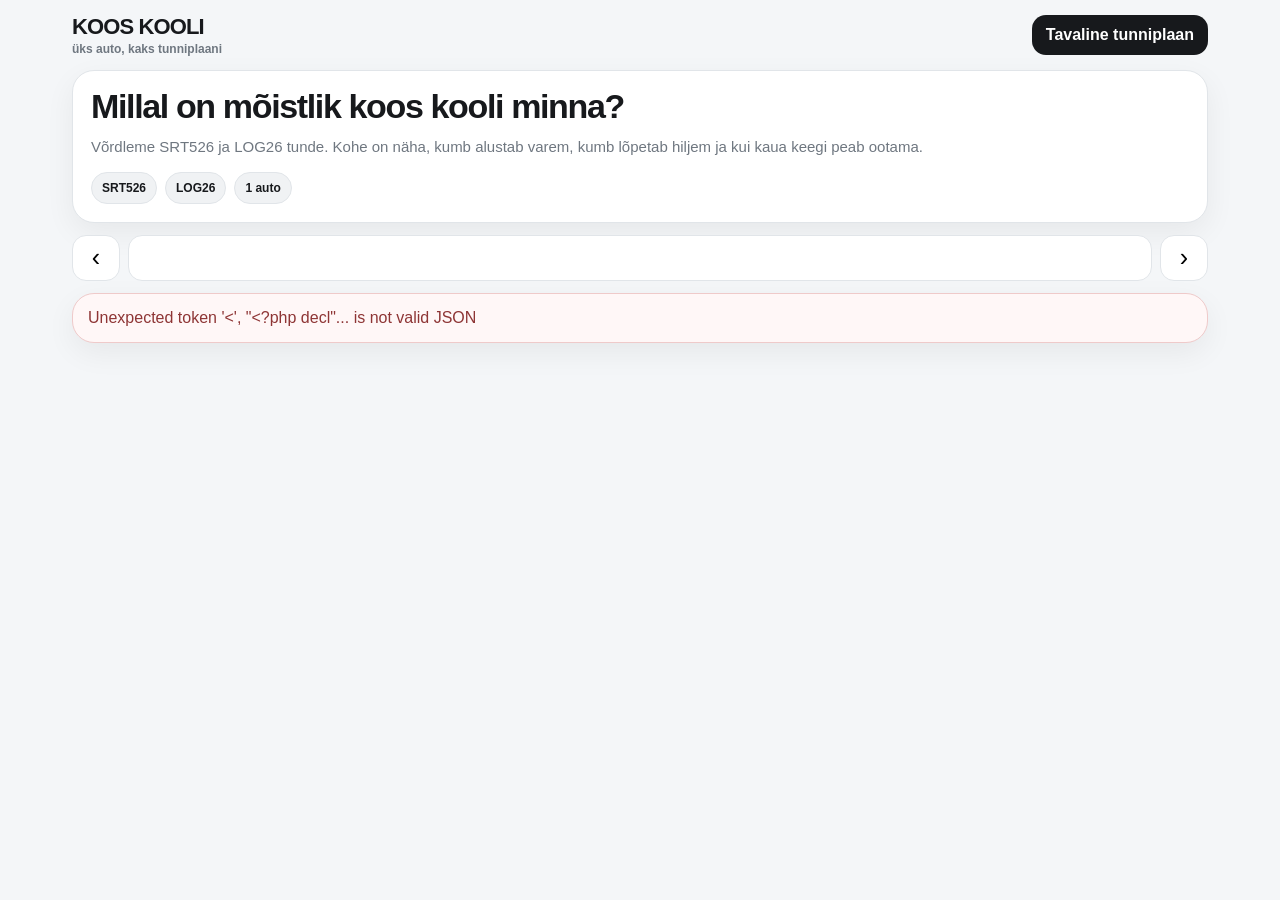
==== index.html @ ad932704 "tunniplaani leht" ====
<!doctype html>
<html lang="et">
<head>
  <meta charset="utf-8">
  <meta name="viewport" content="width=device-width,initial-scale=1,viewport-fit=cover">
  <meta name="theme-color" content="#f4f6f8">
  <title>Koos Kooli</title>
  <link rel="stylesheet" href="assets/styles.css">
</head>
<body>
<div class="app">
  <input class="mode-toggle" type="checkbox" id="modeToggle">

  <div class="topbar">
    <div class="brand">KOOS KOOLI<small>üks auto, kaks tunniplaani</small></div>
    <label class="modebtn" for="modeToggle">
      <span class="show-normal">Tavaline tunniplaan</span>
      <span class="show-car">Tagasi koos-sõidu vaatesse</span>
    </label>
  </div>

  <section id="carMode">
    <div class="hero card">
      <h1>Millal on mõistlik koos kooli minna?</h1>
      <p>Võrdleme SRT526 ja LOG26 tunde. Kohe on näha, kumb alustab varem, kumb lõpetab hiljem ja kui kaua keegi peab ootama.</p>
      <div class="chips">
        <span class="chip">SRT526</span>
        <span class="chip">LOG26</span>
        <span class="chip">1 auto</span>
      </div>
    </div>

    <div class="day-control">
      <button class="navbtn" id="prevDay" aria-label="Eelmine päev">‹</button>
      <button class="datebox" id="dateBox" type="button"></button>
      <button class="navbtn" id="nextDay" aria-label="Järgmine päev">›</button>
    </div>

    <div id="loading" class="message card">Laen tunniplaani…</div>
    <div id="errorBox" class="message error card" hidden></div>

    <div id="carContent" hidden>
      <div class="summary">
        <div class="stat card">
          <div class="label">Mis kell võiks kodust välja minna</div>
          <div class="big" id="depart">—</div>
          <div class="small" id="departText">—</div>
        </div>
        <div class="stat card">
          <div class="label">Kes ootab hommikul?</div>
          <div class="big" id="morningWho">—</div>
          <div class="small" id="morningWait">—</div>
        </div>
        <div class="stat card">
          <div class="label">Kes ootab pärast kooli?</div>
          <div class="big" id="eveningWho">—</div>
          <div class="small" id="eveningWait">—</div>
        </div>
        <div class="stat card">
          <div class="label">Kas ajad sobivad hästi?</div>
          <div class="big" id="scoreBig">—</div>
          <div class="small" id="scoreText">—</div>
          <span class="status" id="statusPill">—</span>
        </div>
      </div>

      <div class="main-grid">
        <div class="timeline-card card">
          <div class="timeline-head">
            <div>
              <div class="title">Mõlema grupi päev kõrvuti</div>
              <div class="sub">Nii on kohe näha, kumb alustab varem ja kumb lõpetab hiljem.</div>
            </div>
            <div class="legend">
              <span><i class="dot srt"></i>SRT526</span>
              <span><i class="dot log"></i>LOG26</span>
            </div>
          </div>
          <div class="timeline" id="timeline"></div>
        </div>

        <div class="ai-card card">
          <div class="title">Päeva kokkuvõte</div>
          <div class="sub" id="aiDay">—</div>

          <div class="ai-box">
            <b id="aiTitle">—</b>
            <p id="aiText">—</p>
          </div>
          <div class="ai-box">
            <b>Mida võiks teha</b>
            <p id="aiTip">—</p>
          </div>

          <div class="score">
            <span>Kui hästi päev kokku sobib</span>
            <b id="aiScore">—</b>
          </div>
        </div>
      </div>
    </div>
  </section>

  <section id="normalMode" class="normal">
    <div class="search-card card">
      <div class="title">Tavaline tunniplaan</div>
      <div class="sub">Otsi VOCO gruppi ja vaata terve nädala tunniplaani.</div>

      <div class="search-row">
        <div class="search-wrap" id="searchWrap">
          <input id="groupSearch" class="search" autocomplete="off" placeholder="Otsi gruppi, näiteks SRT526 või LOG26">
          <span class="search-icon">⌕</span>
          <div class="results" id="results"></div>
        </div>
        <button class="selectbtn" id="openGroup">Ava</button>
      </div>
    </div>

    <div class="week-nav">
      <button class="navbtn" id="prevWeek" aria-label="Eelmine nädal">‹</button>
      <div class="week-label" id="weekLabel">—</div>
      <button class="navbtn" id="nextWeek" aria-label="Järgmine nädal">›</button>
    </div>

    <div class="normal-week card">
      <div class="week-title">
        <div>
          <div class="title" id="groupTitle">SRT526</div>
          <div class="sub">Nädalavaade</div>
        </div>
      </div>
      <div class="week-grid" id="weekGrid"></div>
      <div class="normal-note" id="sourceNote"></div>
    </div>
  </section>
</div>
<script src="assets/app.js" defer></script>
</body>
</html>
---- assets/styles.css ----
:root{
  --bg:#f4f6f8;--card:#fff;--text:#17191c;--muted:#6f7780;--line:#e1e5e9;
  --dark:#17191c;--srt:#dff3ff;--srtText:#126a91;--log:#e8f7df;--logText:#48752e;
  --warn:#fff4d8;--warnText:#8a5a00;--good:#e8f7ef;--goodText:#2d7a4d;
  --bad:#fde9e9;--badText:#9a3c3c;--shadow:0 10px 30px rgba(0,0,0,.06)
}
*{box-sizing:border-box}
html{background:var(--bg)}
body{margin:0;font-family:-apple-system,BlinkMacSystemFont,"Segoe UI",Inter,Roboto,Arial,sans-serif;background:var(--bg);color:var(--text)}
button,input{font:inherit}
button{touch-action:manipulation}
.app{max-width:1160px;margin:auto;padding:14px 12px 80px}
.topbar{display:flex;align-items:center;justify-content:space-between;gap:12px;margin-bottom:14px}
.brand{font-size:22px;font-weight:900;letter-spacing:-.04em}
.brand small{display:block;font-size:12px;color:var(--muted);font-weight:700;margin-top:2px;letter-spacing:0}
.mode-toggle{position:absolute;opacity:0;pointer-events:none}
.modebtn{border:0;background:var(--dark);color:#fff;padding:11px 14px;border-radius:14px;font-weight:800;cursor:pointer;display:inline-flex;align-items:center;justify-content:center}
.show-car{display:none}
#modeToggle:checked~.topbar .show-normal{display:none}
#modeToggle:checked~.topbar .show-car{display:inline}
#modeToggle:checked~#carMode{display:none}
#modeToggle:checked~#normalMode{display:block}
.card{background:var(--card);border:1px solid var(--line);border-radius:22px;box-shadow:var(--shadow)}
.hero{padding:18px;margin-bottom:12px}
.hero h1{font-size:34px;line-height:1.05;letter-spacing:-.04em;margin:0 0 10px}
.hero p{margin:0;color:var(--muted);font-size:15px;line-height:1.55}
.chips{display:flex;gap:8px;flex-wrap:wrap;margin-top:14px}
.chip{padding:8px 10px;border-radius:999px;background:#f0f2f4;border:1px solid var(--line);font-size:12px;font-weight:800}
.day-control,.week-nav{display:grid;grid-template-columns:48px 1fr 48px;gap:8px;align-items:center;margin:12px 0}
.navbtn{height:46px;border-radius:14px;border:1px solid var(--line);background:#fff;font-size:25px;cursor:pointer}
.datebox,.week-label{min-height:46px;border-radius:14px;background:#fff;border:1px solid var(--line);display:flex;align-items:center;justify-content:center;text-align:center;font-weight:900;padding:7px 10px}
.datebox span,.week-label span{display:block;color:var(--muted);font-size:11px;font-weight:700;margin-top:2px}
.message{padding:15px;margin-bottom:12px;color:var(--muted)}
.message.error{background:#fff7f7;color:#8e3535;border-color:#efcaca}
.summary{display:grid;grid-template-columns:1.2fr .8fr .8fr .8fr;gap:10px;margin-bottom:12px}
.stat{padding:15px}
.stat .label{font-size:12px;color:var(--muted);font-weight:800}
.stat .big{font-size:26px;font-weight:900;letter-spacing:-.04em;margin-top:7px}
.stat .small{font-size:13px;color:var(--muted);line-height:1.45;margin-top:4px}
.status{display:inline-block;margin-top:8px;padding:5px 8px;border-radius:999px;font-size:11px;font-weight:900}
.status.good{background:var(--good);color:var(--goodText)}
.status.warn{background:var(--warn);color:var(--warnText)}
.status.bad{background:var(--bad);color:var(--badText)}
.main-grid{display:grid;grid-template-columns:1.35fr .65fr;gap:12px}
.timeline-card,.ai-card{padding:16px}
.title{font-size:20px;font-weight:900;letter-spacing:-.03em;margin-bottom:4px}
.sub{font-size:13px;color:var(--muted);line-height:1.45}
.timeline-head{display:flex;align-items:flex-start;justify-content:space-between;gap:10px;margin-bottom:12px}
.legend{display:flex;gap:8px;flex-wrap:wrap}
.legend span{font-size:11px;color:var(--muted);font-weight:700}
.dot{display:inline-block;width:8px;height:8px;border-radius:50%;margin-right:5px}
.dot.srt{background:#70c9f3}.dot.log{background:#97cf73}
.timeline{position:relative;height:390px;border-radius:18px;background:#fafbfc;border:1px solid var(--line);overflow:hidden;padding-left:62px}
.hour{position:absolute;left:8px;width:45px;font-size:10px;color:#8a9199}
.line{position:absolute;left:58px;right:8px;height:1px;background:#eaedf0}
.lesson{position:absolute;border-radius:13px;padding:8px 9px;overflow:hidden;border:1px solid transparent}
.lesson.srt{left:4%;width:44%;background:var(--srt);color:var(--srtText);border-color:#c6e9fa}
.lesson.log{left:52%;width:44%;background:var(--log);color:var(--logText);border-color:#d4edc8}
.lesson .time{font-size:10px;font-weight:900}
.lesson .name{font-size:11px;font-weight:800;line-height:1.25;margin-top:3px}
.lesson .room{font-size:9px;margin-top:3px;opacity:.8}
.wait{position:absolute;left:2%;right:2%;border:1px dashed #e0b64f;background:#fff9e9;border-radius:10px}
.wait span{position:absolute;right:7px;top:5px;color:#8d6a13;font-size:9px;font-weight:900}
.ai-card{display:flex;flex-direction:column;gap:10px}
.ai-box{background:#f8f9fa;border:1px solid var(--line);border-radius:16px;padding:13px}
.ai-box b{display:block;font-size:13px;margin-bottom:5px}
.ai-box p{margin:0;font-size:13px;color:var(--muted);line-height:1.5}
.score{margin-top:auto;background:#17191c;color:#fff;border-radius:16px;padding:14px;display:flex;justify-content:space-between;align-items:center}
.score span{font-size:12px;color:#cdd1d5}.score b{font-size:24px}
.normal{display:none}
.search-card{padding:16px;margin-bottom:12px}
.search-row{display:grid;grid-template-columns:1fr auto;gap:8px;margin-top:12px}
.search-wrap{position:relative}
.search{width:100%;height:46px;border-radius:14px;border:1px solid var(--line);padding:0 46px 0 14px;background:#fff;outline:none}
.search:focus{border-color:#aeb5bc}
.search-icon{position:absolute;right:14px;top:23px;transform:translateY(-50%);pointer-events:none;color:#89919a;font-size:18px}
.selectbtn{border:0;background:#17191c;color:#fff;border-radius:14px;padding:0 16px;font-weight:800;cursor:pointer}
.results{display:none;position:absolute;left:0;right:0;top:52px;z-index:999;max-height:360px;overflow-y:auto;background:#fff;border:1px solid var(--line);border-radius:14px;box-shadow:0 18px 40px rgba(0,0,0,.14)}
.search-wrap.open .results{display:block}
.result{width:100%;background:#fff;border:0;border-bottom:1px solid var(--line);text-align:left;padding:13px 14px;display:flex;justify-content:space-between;align-items:center;gap:10px;color:#202327;cursor:pointer}
.result:last-child{border-bottom:0}.result:hover{background:#f3f5f7}
.result-code{font-weight:900;font-size:15px}.result-name{font-size:12px;color:#737b84;font-weight:700;text-align:right}
.normal-week{padding:14px;overflow:auto}
.week-title{display:flex;justify-content:space-between;align-items:center;gap:10px;margin-bottom:12px}
.week-grid{min-width:820px;display:grid;grid-template-columns:92px repeat(5,1fr);border:1px solid var(--line);border-radius:16px;overflow:hidden;background:#fff}
.cell{min-height:64px;border-right:1px solid var(--line);border-bottom:1px solid var(--line);padding:8px;font-size:11px}
.cell:nth-child(6n){border-right:0}
.head{min-height:auto;background:#f3f5f7;font-weight:900;text-align:center;padding:10px}
.timecell{background:#fafbfc;color:#6e767f;font-weight:800;text-align:center}
.event{border-radius:10px;padding:7px;background:#eef2f5;border:1px solid #dfe4e8;line-height:1.25;font-weight:700;margin-bottom:5px}
.event small{display:block;color:#727a83;font-weight:600;margin-top:3px}
.normal-note{font-size:12px;color:var(--muted);margin-top:10px;line-height:1.45}
.empty-cell{color:#b0b6bd}
@media(max-width:820px){.summary{grid-template-columns:1fr 1fr}.summary .stat:first-child{grid-column:1/-1}.main-grid{grid-template-columns:1fr}}
@media(max-width:560px){
  .app{padding-left:10px;padding-right:10px}.hero h1{font-size:30px}.summary{grid-template-columns:1fr 1fr}
  .stat .big{font-size:23px}.modebtn{padding:10px 12px;font-size:13px}.brand{font-size:20px}
  .result{align-items:flex-start;flex-direction:column;gap:3px}.result-name{text-align:left}
}
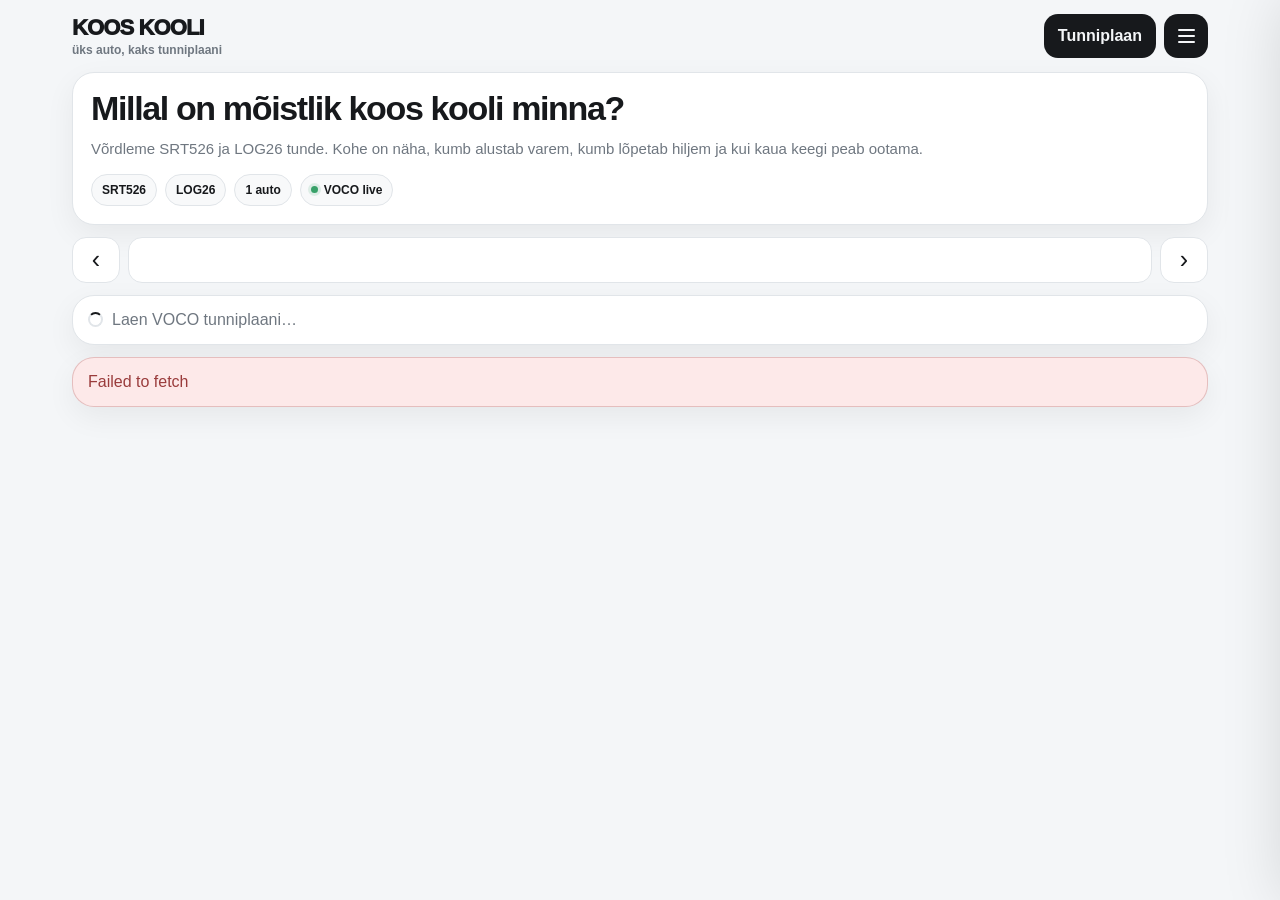
==== commit 05f5f322: "a" ====
--- a/index.html
+++ b/index.html
@@ -4,6 +4,7 @@
   <meta charset="utf-8">
   <meta name="viewport" content="width=device-width,initial-scale=1,viewport-fit=cover">
   <meta name="theme-color" content="#f4f6f8">
+  <meta name="color-scheme" content="light dark">
   <title>Koos Kooli</title>
   <link rel="stylesheet" href="assets/styles.css">
 </head>
@@ -11,38 +12,47 @@
 <div class="app">
   <input class="mode-toggle" type="checkbox" id="modeToggle">
 
-  <div class="topbar">
+  <header class="topbar">
     <div class="brand">KOOS KOOLI<small>üks auto, kaks tunniplaani</small></div>
-    <label class="modebtn" for="modeToggle">
-      <span class="show-normal">Tavaline tunniplaan</span>
-      <span class="show-car">Tagasi koos-sõidu vaatesse</span>
-    </label>
-  </div>
+    <div class="top-actions">
+      <label class="modebtn" for="modeToggle">
+        <span class="show-normal">Tunniplaan</span>
+        <span class="show-car">Koos-sõit</span>
+      </label>
+      <button class="menubtn" id="menuBtn" type="button" aria-label="Ava lisafunktsioonid" aria-expanded="false">
+        <span></span><span></span><span></span>
+      </button>
+    </div>
+  </header>
 
   <section id="carMode">
     <div class="hero card">
-      <h1>Millal on mõistlik koos kooli minna?</h1>
-      <p>Võrdleme SRT526 ja LOG26 tunde. Kohe on näha, kumb alustab varem, kumb lõpetab hiljem ja kui kaua keegi peab ootama.</p>
+      <div>
+        <h1>Millal on mõistlik koos kooli minna?</h1>
+        <p>Võrdleme SRT526 ja LOG26 tunde. Kohe on näha, kumb alustab varem, kumb lõpetab hiljem ja kui kaua keegi peab ootama.</p>
+      </div>
       <div class="chips">
         <span class="chip">SRT526</span>
         <span class="chip">LOG26</span>
         <span class="chip">1 auto</span>
+        <span class="chip live-chip"><i></i> VOCO live</span>
       </div>
     </div>
 
     <div class="day-control">
-      <button class="navbtn" id="prevDay" aria-label="Eelmine päev">‹</button>
+      <button class="navbtn" id="prevDay" aria-label="Eelmine koolipäev">‹</button>
       <button class="datebox" id="dateBox" type="button"></button>
-      <button class="navbtn" id="nextDay" aria-label="Järgmine päev">›</button>
-    </div>
-
-    <div id="loading" class="message card">Laen tunniplaani…</div>
+      <button class="navbtn" id="nextDay" aria-label="Järgmine koolipäev">›</button>
+      <input type="date" id="datePicker" class="visually-hidden" tabindex="-1">
+    </div>
+
+    <div id="loading" class="message card"><span class="spinner"></span> Laen VOCO tunniplaani…</div>
     <div id="errorBox" class="message error card" hidden></div>
 
     <div id="carContent" hidden>
       <div class="summary">
         <div class="stat card">
-          <div class="label">Mis kell võiks kodust välja minna</div>
+          <div class="label">Soovituslik väljasõit</div>
           <div class="big" id="depart">—</div>
           <div class="small" id="departText">—</div>
         </div>
@@ -57,7 +67,7 @@
           <div class="small" id="eveningWait">—</div>
         </div>
         <div class="stat card">
-          <div class="label">Kas ajad sobivad hästi?</div>
+          <div class="label">Kui hästi ajad sobivad?</div>
           <div class="big" id="scoreBig">—</div>
           <div class="small" id="scoreText">—</div>
           <span class="status" id="statusPill">—</span>
@@ -69,7 +79,7 @@
           <div class="timeline-head">
             <div>
               <div class="title">Mõlema grupi päev kõrvuti</div>
-              <div class="sub">Nii on kohe näha, kumb alustab varem ja kumb lõpetab hiljem.</div>
+              <div class="sub">Ühe pilguga on näha, kus tekib ootamist.</div>
             </div>
             <div class="legend">
               <span><i class="dot srt"></i>SRT526</span>
@@ -82,7 +92,6 @@
         <div class="ai-card card">
           <div class="title">Päeva kokkuvõte</div>
           <div class="sub" id="aiDay">—</div>
-
           <div class="ai-box">
             <b id="aiTitle">—</b>
             <p id="aiText">—</p>
@@ -91,9 +100,8 @@
             <b>Mida võiks teha</b>
             <p id="aiTip">—</p>
           </div>
-
           <div class="score">
-            <span>Kui hästi päev kokku sobib</span>
+            <span>Koos-sõidu sobivus</span>
             <b id="aiScore">—</b>
           </div>
         </div>
@@ -104,15 +112,14 @@
   <section id="normalMode" class="normal">
     <div class="search-card card">
       <div class="title">Tavaline tunniplaan</div>
-      <div class="sub">Otsi VOCO gruppi ja vaata terve nädala tunniplaani.</div>
-
+      <div class="sub">Vali grupp ja vaata terve nädala tunniplaani.</div>
       <div class="search-row">
         <div class="search-wrap" id="searchWrap">
-          <input id="groupSearch" class="search" autocomplete="off" placeholder="Otsi gruppi, näiteks SRT526 või LOG26">
+          <input id="groupSearch" class="search" autocomplete="off" inputmode="search" placeholder="Otsi gruppi, näiteks SRT526">
           <span class="search-icon">⌕</span>
           <div class="results" id="results"></div>
         </div>
-        <button class="selectbtn" id="openGroup">Ava</button>
+        <button class="selectbtn" id="openGroup">Vali</button>
       </div>
     </div>
 
@@ -128,12 +135,73 @@
           <div class="title" id="groupTitle">SRT526</div>
           <div class="sub">Nädalavaade</div>
         </div>
+        <span class="live-badge">VOCO live</span>
       </div>
       <div class="week-grid" id="weekGrid"></div>
-      <div class="normal-note" id="sourceNote"></div>
+      <div class="mobile-week" id="mobileWeekList"></div>
+      <div class="normal-note" id="sourceNote">Andmed tulevad VOCO-st.</div>
     </div>
   </section>
 </div>
+
+<div class="menu-backdrop" id="menuBackdrop" hidden></div>
+<aside class="menu-panel" id="menuPanel" aria-hidden="true">
+  <div class="menu-head">
+    <div>
+      <div class="menu-eyebrow">LISAFUNKTSIOONID</div>
+      <h2>Menüü</h2>
+    </div>
+    <button class="closebtn" id="closeMenu" type="button" aria-label="Sulge menüü">×</button>
+  </div>
+
+  <nav class="menu-tabs" aria-label="Lisafunktsioonid">
+    <button class="menu-tab active" data-panel="changes" type="button"><span class="tab-icon">↺</span><span>Muudatused</span><b class="count-badge" id="changeBadge" hidden>0</b></button>
+    <button class="menu-tab" data-panel="tomorrow" type="button"><span class="tab-icon">◔</span><span>Kui karm homme on?</span></button>
+    <button class="menu-tab" data-panel="bestworst" type="button"><span class="tab-icon">↕</span><span>Parim / halvim päev</span></button>
+    <button class="menu-tab" data-panel="appearance" type="button"><span class="tab-icon">◐</span><span>Välimus</span></button>
+  </nav>
+
+  <div class="menu-content">
+    <section class="menu-section active" data-section="changes">
+      <div class="section-head">
+        <div><h3>Muudatused</h3><p>Võrdleme uut VOCO tunniplaani viimati nähtud versiooniga.</p></div>
+        <button class="textbtn" id="clearChanges" type="button">Tühjenda</button>
+      </div>
+      <div id="changesList" class="changes-list"></div>
+      <div class="menu-note">Muudatus ilmub siia pärast seda, kui leht on vähemalt korra sama nädala tunniplaani salvestanud ja VOCO-s on hiljem midagi teistmoodi.</div>
+    </section>
+
+    <section class="menu-section" data-section="tomorrow">
+      <div class="section-head"><div><h3>Kui karm homme on?</h3><p>Hinnang põhineb algusajal, päeva pikkusel, tundide arvul ja kahe grupi ajavahel.</p></div></div>
+      <div class="tomorrow-score card-soft">
+        <div class="meter"><div class="meter-fill" id="tomorrowMeter"></div></div>
+        <div class="big-score"><b id="tomorrowScore">—/10</b><span id="tomorrowLabel">Laen…</span></div>
+        <p id="tomorrowText">—</p>
+      </div>
+      <div id="tomorrowGroups" class="mini-stats"></div>
+    </section>
+
+    <section class="menu-section" data-section="bestworst">
+      <div class="section-head"><div><h3>Parim / halvim koolipäev</h3><p>Vaatame selle nädala päevi mõlema grupi peale kokku.</p></div></div>
+      <div class="ranking-grid">
+        <div class="rank-card best"><span>PARIM</span><b id="bestDay">—</b><p id="bestText">—</p></div>
+        <div class="rank-card worst"><span>HALVIM</span><b id="worstDay">—</b><p id="worstText">—</p></div>
+      </div>
+      <div id="weekRanking" class="week-ranking"></div>
+    </section>
+
+    <section class="menu-section" data-section="appearance">
+      <div class="section-head"><div><h3>Välimus</h3><p>Valik salvestatakse sellesse seadmesse.</p></div></div>
+      <div class="theme-options" role="radiogroup" aria-label="Välimus">
+        <button class="theme-option" data-theme-value="light" type="button"><span class="theme-preview light-preview"></span><b>Hele</b><small>Alati hele</small></button>
+        <button class="theme-option" data-theme-value="dark" type="button"><span class="theme-preview dark-preview"></span><b>Tume</b><small>Alati tume</small></button>
+        <button class="theme-option" data-theme-value="system" type="button"><span class="theme-preview system-preview"></span><b>Automaatne</b><small>Järgib telefoni/arvutit</small></button>
+      </div>
+    </section>
+  </div>
+</aside>
+
+<div class="toast" id="toast" hidden></div>
 <script src="assets/app.js" defer></script>
 </body>
 </html>
--- a/assets/styles.css
+++ b/assets/styles.css
@@ -1,100 +1,17 @@
-
 :root{
-  --bg:#f4f6f8;--card:#fff;--text:#17191c;--muted:#6f7780;--line:#e1e5e9;
-  --dark:#17191c;--srt:#dff3ff;--srtText:#126a91;--log:#e8f7df;--logText:#48752e;
-  --warn:#fff4d8;--warnText:#8a5a00;--good:#e8f7ef;--goodText:#2d7a4d;
-  --bad:#fde9e9;--badText:#9a3c3c;--shadow:0 10px 30px rgba(0,0,0,.06)
+  --bg:#f4f6f8;--card:#fff;--card2:#f8f9fa;--text:#17191c;--muted:#6f7780;--line:#e1e5e9;--dark:#17191c;
+  --srt:#dff3ff;--srtText:#126a91;--log:#e8f7df;--logText:#48752e;--warn:#fff4d8;--warnText:#8a5a00;
+  --good:#e8f7ef;--goodText:#2d7a4d;--bad:#fde9e9;--badText:#9a3c3c;--shadow:0 10px 30px rgba(0,0,0,.06);
+  --panel-shadow:-20px 0 60px rgba(0,0,0,.15)
 }
-*{box-sizing:border-box}
-html{background:var(--bg)}
-body{margin:0;font-family:-apple-system,BlinkMacSystemFont,"Segoe UI",Inter,Roboto,Arial,sans-serif;background:var(--bg);color:var(--text)}
-button,input{font:inherit}
-button{touch-action:manipulation}
-.app{max-width:1160px;margin:auto;padding:14px 12px 80px}
-.topbar{display:flex;align-items:center;justify-content:space-between;gap:12px;margin-bottom:14px}
-.brand{font-size:22px;font-weight:900;letter-spacing:-.04em}
-.brand small{display:block;font-size:12px;color:var(--muted);font-weight:700;margin-top:2px;letter-spacing:0}
-.mode-toggle{position:absolute;opacity:0;pointer-events:none}
-.modebtn{border:0;background:var(--dark);color:#fff;padding:11px 14px;border-radius:14px;font-weight:800;cursor:pointer;display:inline-flex;align-items:center;justify-content:center}
-.show-car{display:none}
-#modeToggle:checked~.topbar .show-normal{display:none}
-#modeToggle:checked~.topbar .show-car{display:inline}
-#modeToggle:checked~#carMode{display:none}
-#modeToggle:checked~#normalMode{display:block}
-.card{background:var(--card);border:1px solid var(--line);border-radius:22px;box-shadow:var(--shadow)}
-.hero{padding:18px;margin-bottom:12px}
-.hero h1{font-size:34px;line-height:1.05;letter-spacing:-.04em;margin:0 0 10px}
-.hero p{margin:0;color:var(--muted);font-size:15px;line-height:1.55}
-.chips{display:flex;gap:8px;flex-wrap:wrap;margin-top:14px}
-.chip{padding:8px 10px;border-radius:999px;background:#f0f2f4;border:1px solid var(--line);font-size:12px;font-weight:800}
-.day-control,.week-nav{display:grid;grid-template-columns:48px 1fr 48px;gap:8px;align-items:center;margin:12px 0}
-.navbtn{height:46px;border-radius:14px;border:1px solid var(--line);background:#fff;font-size:25px;cursor:pointer}
-.datebox,.week-label{min-height:46px;border-radius:14px;background:#fff;border:1px solid var(--line);display:flex;align-items:center;justify-content:center;text-align:center;font-weight:900;padding:7px 10px}
-.datebox span,.week-label span{display:block;color:var(--muted);font-size:11px;font-weight:700;margin-top:2px}
-.message{padding:15px;margin-bottom:12px;color:var(--muted)}
-.message.error{background:#fff7f7;color:#8e3535;border-color:#efcaca}
-.summary{display:grid;grid-template-columns:1.2fr .8fr .8fr .8fr;gap:10px;margin-bottom:12px}
-.stat{padding:15px}
-.stat .label{font-size:12px;color:var(--muted);font-weight:800}
-.stat .big{font-size:26px;font-weight:900;letter-spacing:-.04em;margin-top:7px}
-.stat .small{font-size:13px;color:var(--muted);line-height:1.45;margin-top:4px}
-.status{display:inline-block;margin-top:8px;padding:5px 8px;border-radius:999px;font-size:11px;font-weight:900}
-.status.good{background:var(--good);color:var(--goodText)}
-.status.warn{background:var(--warn);color:var(--warnText)}
-.status.bad{background:var(--bad);color:var(--badText)}
-.main-grid{display:grid;grid-template-columns:1.35fr .65fr;gap:12px}
-.timeline-card,.ai-card{padding:16px}
-.title{font-size:20px;font-weight:900;letter-spacing:-.03em;margin-bottom:4px}
-.sub{font-size:13px;color:var(--muted);line-height:1.45}
-.timeline-head{display:flex;align-items:flex-start;justify-content:space-between;gap:10px;margin-bottom:12px}
-.legend{display:flex;gap:8px;flex-wrap:wrap}
-.legend span{font-size:11px;color:var(--muted);font-weight:700}
-.dot{display:inline-block;width:8px;height:8px;border-radius:50%;margin-right:5px}
-.dot.srt{background:#70c9f3}.dot.log{background:#97cf73}
-.timeline{position:relative;height:390px;border-radius:18px;background:#fafbfc;border:1px solid var(--line);overflow:hidden;padding-left:62px}
-.hour{position:absolute;left:8px;width:45px;font-size:10px;color:#8a9199}
-.line{position:absolute;left:58px;right:8px;height:1px;background:#eaedf0}
-.lesson{position:absolute;border-radius:13px;padding:8px 9px;overflow:hidden;border:1px solid transparent}
-.lesson.srt{left:4%;width:44%;background:var(--srt);color:var(--srtText);border-color:#c6e9fa}
-.lesson.log{left:52%;width:44%;background:var(--log);color:var(--logText);border-color:#d4edc8}
-.lesson .time{font-size:10px;font-weight:900}
-.lesson .name{font-size:11px;font-weight:800;line-height:1.25;margin-top:3px}
-.lesson .room{font-size:9px;margin-top:3px;opacity:.8}
-.wait{position:absolute;left:2%;right:2%;border:1px dashed #e0b64f;background:#fff9e9;border-radius:10px}
-.wait span{position:absolute;right:7px;top:5px;color:#8d6a13;font-size:9px;font-weight:900}
-.ai-card{display:flex;flex-direction:column;gap:10px}
-.ai-box{background:#f8f9fa;border:1px solid var(--line);border-radius:16px;padding:13px}
-.ai-box b{display:block;font-size:13px;margin-bottom:5px}
-.ai-box p{margin:0;font-size:13px;color:var(--muted);line-height:1.5}
-.score{margin-top:auto;background:#17191c;color:#fff;border-radius:16px;padding:14px;display:flex;justify-content:space-between;align-items:center}
-.score span{font-size:12px;color:#cdd1d5}.score b{font-size:24px}
-.normal{display:none}
-.search-card{padding:16px;margin-bottom:12px}
-.search-row{display:grid;grid-template-columns:1fr auto;gap:8px;margin-top:12px}
-.search-wrap{position:relative}
-.search{width:100%;height:46px;border-radius:14px;border:1px solid var(--line);padding:0 46px 0 14px;background:#fff;outline:none}
-.search:focus{border-color:#aeb5bc}
-.search-icon{position:absolute;right:14px;top:23px;transform:translateY(-50%);pointer-events:none;color:#89919a;font-size:18px}
-.selectbtn{border:0;background:#17191c;color:#fff;border-radius:14px;padding:0 16px;font-weight:800;cursor:pointer}
-.results{display:none;position:absolute;left:0;right:0;top:52px;z-index:999;max-height:360px;overflow-y:auto;background:#fff;border:1px solid var(--line);border-radius:14px;box-shadow:0 18px 40px rgba(0,0,0,.14)}
-.search-wrap.open .results{display:block}
-.result{width:100%;background:#fff;border:0;border-bottom:1px solid var(--line);text-align:left;padding:13px 14px;display:flex;justify-content:space-between;align-items:center;gap:10px;color:#202327;cursor:pointer}
-.result:last-child{border-bottom:0}.result:hover{background:#f3f5f7}
-.result-code{font-weight:900;font-size:15px}.result-name{font-size:12px;color:#737b84;font-weight:700;text-align:right}
-.normal-week{padding:14px;overflow:auto}
-.week-title{display:flex;justify-content:space-between;align-items:center;gap:10px;margin-bottom:12px}
-.week-grid{min-width:820px;display:grid;grid-template-columns:92px repeat(5,1fr);border:1px solid var(--line);border-radius:16px;overflow:hidden;background:#fff}
-.cell{min-height:64px;border-right:1px solid var(--line);border-bottom:1px solid var(--line);padding:8px;font-size:11px}
-.cell:nth-child(6n){border-right:0}
-.head{min-height:auto;background:#f3f5f7;font-weight:900;text-align:center;padding:10px}
-.timecell{background:#fafbfc;color:#6e767f;font-weight:800;text-align:center}
-.event{border-radius:10px;padding:7px;background:#eef2f5;border:1px solid #dfe4e8;line-height:1.25;font-weight:700;margin-bottom:5px}
-.event small{display:block;color:#727a83;font-weight:600;margin-top:3px}
-.normal-note{font-size:12px;color:var(--muted);margin-top:10px;line-height:1.45}
-.empty-cell{color:#b0b6bd}
+:root[data-theme="dark"]{
+  --bg:#0e1013;--card:#171a1f;--card2:#1d2127;--text:#f4f6f8;--muted:#9aa3ad;--line:#2d333b;--dark:#f3f5f7;
+  --srt:#143446;--srtText:#91d8f8;--log:#243d1c;--logText:#b4df9c;--warn:#3b3119;--warnText:#f1c765;
+  --good:#173226;--goodText:#8fd3aa;--bad:#3b2020;--badText:#efa1a1;--shadow:0 10px 30px rgba(0,0,0,.18);--panel-shadow:-20px 0 70px rgba(0,0,0,.45)
+}
+*{box-sizing:border-box}html{background:var(--bg);scroll-behavior:smooth}body{margin:0;font-family:-apple-system,BlinkMacSystemFont,"Segoe UI",Inter,Roboto,Arial,sans-serif;background:var(--bg);color:var(--text);transition:background .18s,color .18s}button,input{font:inherit;color:inherit}button{touch-action:manipulation;-webkit-tap-highlight-color:transparent}.app{max-width:1160px;margin:auto;padding:14px 12px 80px}.topbar{display:flex;align-items:center;justify-content:space-between;gap:12px;margin-bottom:14px;position:relative;z-index:5}.brand{font-size:22px;font-weight:950;letter-spacing:-.04em}.brand small{display:block;font-size:12px;color:var(--muted);font-weight:700;margin-top:2px;letter-spacing:0}.top-actions{display:flex;gap:8px;align-items:center}.mode-toggle{position:absolute;opacity:0;pointer-events:none}.modebtn,.menubtn{height:44px;border:0;background:var(--dark);color:var(--bg);border-radius:14px;font-weight:850;cursor:pointer;display:inline-flex;align-items:center;justify-content:center}.modebtn{padding:0 14px}.menubtn{width:44px;flex-direction:column;gap:4px;padding:0}.menubtn span{display:block;width:17px;height:2px;border-radius:4px;background:currentColor}.show-car{display:none}#modeToggle:checked~.topbar .show-normal{display:none}#modeToggle:checked~.topbar .show-car{display:inline}#modeToggle:checked~#carMode{display:none}#modeToggle:checked~#normalMode{display:block}.card{background:var(--card);border:1px solid var(--line);border-radius:22px;box-shadow:var(--shadow)}.hero{padding:18px;margin-bottom:12px}.hero h1{font-size:34px;line-height:1.05;letter-spacing:-.04em;margin:0 0 10px}.hero p{margin:0;color:var(--muted);font-size:15px;line-height:1.55}.chips{display:flex;gap:8px;flex-wrap:wrap;margin-top:14px}.chip{padding:8px 10px;border-radius:999px;background:var(--card2);border:1px solid var(--line);font-size:12px;font-weight:800}.live-chip{display:flex;align-items:center;gap:6px}.live-chip i{width:7px;height:7px;border-radius:50%;background:#38a169;box-shadow:0 0 0 3px rgba(56,161,105,.14)}.day-control,.week-nav{display:grid;grid-template-columns:48px 1fr 48px;gap:8px;align-items:center;margin:12px 0}.navbtn{height:46px;border-radius:14px;border:1px solid var(--line);background:var(--card);font-size:25px;cursor:pointer}.datebox,.week-label{min-height:46px;border-radius:14px;background:var(--card);border:1px solid var(--line);display:flex;align-items:center;justify-content:center;text-align:center;font-weight:900;padding:7px 10px;cursor:pointer}.datebox span,.week-label span{display:block;color:var(--muted);font-size:11px;font-weight:700;margin-top:2px}.visually-hidden{position:absolute!important;width:1px!important;height:1px!important;opacity:0!important;pointer-events:none}.message{padding:15px;margin-bottom:12px;color:var(--muted);display:flex;align-items:center;gap:9px}.message.error{background:var(--bad);color:var(--badText);border-color:color-mix(in srgb,var(--badText) 25%,transparent)}.spinner{width:15px;height:15px;border:2px solid var(--line);border-top-color:var(--text);border-radius:50%;animation:spin .7s linear infinite}@keyframes spin{to{transform:rotate(360deg)}}.summary{display:grid;grid-template-columns:1.2fr .8fr .8fr .8fr;gap:10px;margin-bottom:12px}.stat{padding:15px}.stat .label{font-size:12px;color:var(--muted);font-weight:800}.stat .big{font-size:26px;font-weight:900;letter-spacing:-.04em;margin-top:7px}.stat .small{font-size:13px;color:var(--muted);line-height:1.45;margin-top:4px}.status{display:inline-block;margin-top:8px;padding:5px 8px;border-radius:999px;font-size:11px;font-weight:900}.status.good{background:var(--good);color:var(--goodText)}.status.warn{background:var(--warn);color:var(--warnText)}.status.bad{background:var(--bad);color:var(--badText)}.main-grid{display:grid;grid-template-columns:1.35fr .65fr;gap:12px}.timeline-card,.ai-card{padding:16px}.title{font-size:20px;font-weight:900;letter-spacing:-.03em;margin-bottom:4px}.sub{font-size:13px;color:var(--muted);line-height:1.45}.timeline-head{display:flex;align-items:flex-start;justify-content:space-between;gap:10px;margin-bottom:12px}.legend{display:flex;gap:8px;flex-wrap:wrap}.legend span{font-size:11px;color:var(--muted);font-weight:700}.dot{display:inline-block;width:8px;height:8px;border-radius:50%;margin-right:5px}.dot.srt{background:#70c9f3}.dot.log{background:#97cf73}.timeline{position:relative;height:390px;border-radius:18px;background:var(--card2);border:1px solid var(--line);overflow:hidden;padding-left:62px}.hour{position:absolute;left:8px;width:45px;font-size:10px;color:var(--muted)}.line{position:absolute;left:58px;right:8px;height:1px;background:var(--line)}.lesson{position:absolute;border-radius:13px;padding:8px 9px;overflow:hidden;border:1px solid transparent}.lesson.srt{left:4%;width:44%;background:var(--srt);color:var(--srtText);border-color:color-mix(in srgb,var(--srtText) 20%,transparent)}.lesson.log{left:52%;width:44%;background:var(--log);color:var(--logText);border-color:color-mix(in srgb,var(--logText) 20%,transparent)}.lesson .time{font-size:10px;font-weight:900}.lesson .name{font-size:11px;font-weight:800;line-height:1.25;margin-top:3px}.lesson .room{font-size:9px;margin-top:3px;opacity:.8}.wait{position:absolute;left:2%;right:2%;border:1px dashed #e0b64f;background:var(--warn);border-radius:10px}.wait span{position:absolute;right:7px;top:5px;color:var(--warnText);font-size:9px;font-weight:900}.timeline-empty{position:absolute;inset:0;display:flex;align-items:center;justify-content:center;flex-direction:column;gap:5px;color:var(--muted)}.timeline-empty b{color:var(--text);font-size:18px}.ai-card{display:flex;flex-direction:column;gap:10px}.ai-box{background:var(--card2);border:1px solid var(--line);border-radius:16px;padding:13px}.ai-box b{display:block;font-size:13px;margin-bottom:5px}.ai-box p{margin:0;font-size:13px;color:var(--muted);line-height:1.5}.score{margin-top:auto;background:var(--dark);color:var(--bg);border-radius:16px;padding:14px;display:flex;justify-content:space-between;align-items:center}.score span{font-size:12px;opacity:.75}.score b{font-size:24px}.normal{display:none}.search-card{padding:16px;margin-bottom:12px}.search-row{display:grid;grid-template-columns:1fr auto;gap:8px;margin-top:12px}.search-wrap{position:relative}.search{width:100%;height:46px;border-radius:14px;border:1px solid var(--line);padding:0 46px 0 14px;background:var(--card);outline:none}.search:focus{border-color:var(--muted)}.search-icon{position:absolute;right:14px;top:23px;transform:translateY(-50%);pointer-events:none;color:var(--muted);font-size:18px}.selectbtn{border:0;background:var(--dark);color:var(--bg);border-radius:14px;padding:0 16px;font-weight:800;cursor:pointer}.results{display:none;position:absolute;left:0;right:0;top:52px;z-index:999;max-height:360px;overflow-y:auto;background:var(--card);border:1px solid var(--line);border-radius:14px;box-shadow:0 18px 40px rgba(0,0,0,.14)}.search-wrap.open .results{display:block}.result{width:100%;background:var(--card);border:0;border-bottom:1px solid var(--line);text-align:left;padding:13px 14px;display:flex;justify-content:space-between;align-items:center;gap:10px;cursor:pointer}.result:last-child{border-bottom:0}.result:hover{background:var(--card2)}.result-code{font-weight:900;font-size:15px}.result-name{font-size:12px;color:var(--muted);font-weight:700;text-align:right}.no-result{padding:14px;color:var(--muted);font-size:13px}.normal-week{padding:14px;overflow:auto}.week-title{display:flex;justify-content:space-between;align-items:center;gap:10px;margin-bottom:12px}.live-badge{padding:6px 9px;background:var(--good);color:var(--goodText);font-size:10px;font-weight:900;border-radius:999px}.week-grid{min-width:820px;display:grid;grid-template-columns:92px repeat(5,1fr);border:1px solid var(--line);border-radius:16px;overflow:hidden;background:var(--card)}.cell{min-height:64px;border-right:1px solid var(--line);border-bottom:1px solid var(--line);padding:8px;font-size:11px}.cell:nth-child(6n){border-right:0}.head{min-height:auto;background:var(--card2);font-weight:900;text-align:center;padding:10px}.head small{display:block;color:var(--muted);font-weight:600;margin-top:3px}.timecell{background:var(--card2);color:var(--muted);font-weight:800;text-align:center}.event{border-radius:10px;padding:7px;background:var(--card2);border:1px solid var(--line);line-height:1.25;font-weight:700;margin-bottom:5px}.event small{display:block;color:var(--muted);font-weight:600;margin-top:3px}.normal-note{font-size:12px;color:var(--muted);margin-top:10px;line-height:1.45}.week-loading{padding:20px;grid-column:1/-1;color:var(--muted)}.error-text{color:var(--badText)}.mobile-week{display:none}
+/* menu */
+body.menu-open{overflow:hidden}.menu-backdrop{position:fixed;inset:0;background:rgba(5,7,10,.42);backdrop-filter:blur(2px);opacity:0;transition:opacity .2s;z-index:80}.menu-backdrop.open{opacity:1}.menu-panel{position:fixed;right:0;top:0;bottom:0;width:min(520px,94vw);background:var(--card);border-left:1px solid var(--line);box-shadow:var(--panel-shadow);z-index:90;transform:translateX(105%);transition:transform .24s ease;display:flex;flex-direction:column;padding:max(18px,env(safe-area-inset-top)) 16px max(18px,env(safe-area-inset-bottom));overflow:hidden}.menu-panel.open{transform:translateX(0)}.menu-head{display:flex;justify-content:space-between;align-items:center;gap:12px}.menu-head h2{margin:2px 0 0;font-size:28px;letter-spacing:-.04em}.menu-eyebrow{font-size:10px;color:var(--muted);font-weight:900;letter-spacing:.12em}.closebtn{width:42px;height:42px;border:1px solid var(--line);background:var(--card2);border-radius:13px;font-size:28px;line-height:1;cursor:pointer}.menu-tabs{display:grid;grid-template-columns:1fr 1fr;gap:7px;margin:16px 0 14px}.menu-tab{position:relative;display:flex;align-items:center;gap:8px;min-height:48px;padding:8px 10px;border:1px solid var(--line);border-radius:14px;background:var(--card2);font-size:12px;font-weight:800;text-align:left;cursor:pointer}.menu-tab.active{background:var(--dark);color:var(--bg);border-color:var(--dark)}.tab-icon{width:25px;height:25px;border-radius:9px;background:color-mix(in srgb,currentColor 10%,transparent);display:grid;place-items:center;font-size:15px;flex:0 0 auto}.count-badge{margin-left:auto;min-width:20px;height:20px;padding:0 6px;border-radius:999px;background:#e34d59;color:#fff;display:grid;place-items:center;font-size:10px}.menu-content{overflow:auto;padding:2px 2px 20px}.menu-section{display:none}.menu-section.active{display:block}.section-head{display:flex;align-items:flex-start;justify-content:space-between;gap:12px;margin:4px 0 12px}.section-head h3{font-size:21px;letter-spacing:-.03em;margin:0 0 4px}.section-head p{margin:0;color:var(--muted);font-size:12px;line-height:1.45}.textbtn{border:0;background:transparent;color:var(--muted);font-size:11px;font-weight:800;padding:6px;cursor:pointer}.menu-note{font-size:11px;color:var(--muted);line-height:1.5;margin-top:12px;padding:11px;background:var(--card2);border-radius:12px;border:1px solid var(--line)}.changes-list{display:grid;gap:8px}.change-item{padding:12px;border:1px solid var(--line);border-radius:15px;background:var(--card2)}.change-item.added{border-left:3px solid #48a86f}.change-item.removed{border-left:3px solid #d05c62}.change-item.changed{border-left:3px solid #d8a93f}.change-top{display:flex;justify-content:space-between;gap:8px;align-items:center}.change-top time{font-size:10px;color:var(--muted)}.group-tag{font-size:10px;font-weight:900;padding:4px 7px;border-radius:999px;background:var(--card);border:1px solid var(--line)}.change-title{font-size:13px;font-weight:900;margin-top:8px}.change-diff{display:grid;gap:4px;margin-top:7px;font-size:11px;color:var(--muted);line-height:1.4}.change-diff span{display:block}.change-diff em{font-style:normal;font-weight:800}.change-diff strong{color:var(--text)}.empty-state{text-align:center;padding:28px 16px;border:1px dashed var(--line);border-radius:16px;background:var(--card2)}.empty-state>span{display:grid;place-items:center;width:38px;height:38px;margin:0 auto 10px;border-radius:50%;background:var(--good);color:var(--goodText);font-weight:900}.empty-state b{display:block;font-size:14px}.empty-state p{margin:5px auto 0;max-width:330px;color:var(--muted);font-size:12px;line-height:1.45}.card-soft{background:var(--card2);border:1px solid var(--line);border-radius:18px;padding:15px}.meter{height:9px;background:var(--line);border-radius:999px;overflow:hidden}.meter-fill{height:100%;width:0;background:linear-gradient(90deg,#63b889,#e5b84d,#d75f66);border-radius:inherit;transition:width .35s}.big-score{display:flex;align-items:baseline;gap:10px;margin-top:13px}.big-score b{font-size:34px;letter-spacing:-.05em}.big-score span{font-size:12px;color:var(--muted);font-weight:800}.tomorrow-score p{margin:8px 0 0;color:var(--muted);font-size:13px;line-height:1.5}.mini-stats{display:grid;grid-template-columns:1fr 1fr;gap:8px;margin-top:8px}.mini-stats>div{background:var(--card2);border:1px solid var(--line);border-radius:15px;padding:12px}.mini-stats span,.mini-stats small{display:block;color:var(--muted);font-size:10px;font-weight:700}.mini-stats b{display:block;font-size:15px;margin:5px 0 3px}.ranking-grid{display:grid;grid-template-columns:1fr 1fr;gap:8px}.rank-card{padding:14px;border:1px solid var(--line);background:var(--card2);border-radius:17px}.rank-card>span{font-size:9px;font-weight:950;letter-spacing:.1em}.rank-card.best>span{color:var(--goodText)}.rank-card.worst>span{color:var(--badText)}.rank-card b{display:block;font-size:17px;margin:7px 0 5px}.rank-card p{margin:0;color:var(--muted);font-size:11px;line-height:1.4}.week-ranking{display:grid;gap:8px;margin-top:12px}.rank-row{display:grid;grid-template-columns:86px 1fr 40px;gap:9px;align-items:center;font-size:11px}.rank-row>span{font-weight:800}.rank-row>b{text-align:right}.rank-bar{height:7px;border-radius:99px;background:var(--line);overflow:hidden}.rank-bar i{display:block;height:100%;border-radius:inherit;background:var(--muted);opacity:.7}.theme-options{display:grid;grid-template-columns:repeat(3,1fr);gap:8px}.theme-option{border:1px solid var(--line);background:var(--card2);border-radius:16px;padding:9px;text-align:left;cursor:pointer}.theme-option.selected{outline:2px solid var(--text);outline-offset:-2px}.theme-preview{display:block;height:76px;border-radius:11px;margin-bottom:9px;border:1px solid var(--line);position:relative;overflow:hidden}.theme-preview:before,.theme-preview:after{content:"";position:absolute;left:10px;right:10px;border-radius:5px}.theme-preview:before{top:12px;height:13px}.theme-preview:after{top:32px;height:28px}.light-preview{background:#f2f4f7}.light-preview:before{background:#17191c}.light-preview:after{background:#fff;border:1px solid #dfe3e7}.dark-preview{background:#0e1013}.dark-preview:before{background:#f4f6f8}.dark-preview:after{background:#1d2127;border:1px solid #343b44}.system-preview{background:linear-gradient(90deg,#f2f4f7 50%,#0e1013 50%)}.system-preview:before{background:linear-gradient(90deg,#17191c 50%,#f4f6f8 50%)}.system-preview:after{background:linear-gradient(90deg,#fff 50%,#1d2127 50%);border:1px solid #777}.theme-option b,.theme-option small{display:block}.theme-option b{font-size:12px}.theme-option small{font-size:9px;color:var(--muted);margin-top:2px}.toast{position:fixed;left:50%;bottom:max(24px,env(safe-area-inset-bottom));transform:translate(-50%,20px);z-index:120;background:var(--text);color:var(--bg);padding:10px 14px;border-radius:999px;font-size:12px;font-weight:800;opacity:0;transition:.2s;box-shadow:0 8px 30px rgba(0,0,0,.25)}.toast.show{opacity:1;transform:translate(-50%,0)}
 @media(max-width:820px){.summary{grid-template-columns:1fr 1fr}.summary .stat:first-child{grid-column:1/-1}.main-grid{grid-template-columns:1fr}}
-@media(max-width:560px){
-  .app{padding-left:10px;padding-right:10px}.hero h1{font-size:30px}.summary{grid-template-columns:1fr 1fr}
-  .stat .big{font-size:23px}.modebtn{padding:10px 12px;font-size:13px}.brand{font-size:20px}
-  .result{align-items:flex-start;flex-direction:column;gap:3px}.result-name{text-align:left}
-}
+@media(max-width:700px){.normal-week{overflow:visible}.week-grid{display:none}.mobile-week{display:grid;gap:9px}.mobile-day{border:1px solid var(--line);border-radius:16px;overflow:hidden;background:var(--card2)}.mobile-day-head{display:flex;justify-content:space-between;align-items:center;padding:10px 12px;border-bottom:1px solid var(--line)}.mobile-day-head b{font-size:14px}.mobile-day-head span{font-size:11px;color:var(--muted)}.mobile-event{display:grid;grid-template-columns:82px 1fr;gap:10px;padding:11px 12px;border-bottom:1px solid var(--line)}.mobile-event:last-child{border-bottom:0}.mobile-event time{font-size:11px;font-weight:900}.mobile-event b{display:block;font-size:12px;line-height:1.3}.mobile-event span{display:block;color:var(--muted);font-size:10px;margin-top:3px;line-height:1.35}.mobile-free{padding:14px 12px;color:var(--muted);font-size:12px}}
+@media(max-width:560px){.app{padding-left:10px;padding-right:10px;padding-top:max(10px,env(safe-area-inset-top))}.brand{font-size:19px}.brand small{font-size:10px}.modebtn{height:42px;padding:0 11px;font-size:12px}.menubtn{width:42px;height:42px}.hero{padding:15px}.hero h1{font-size:28px}.hero p{font-size:13px}.summary{grid-template-columns:1fr 1fr;gap:8px}.stat{padding:12px}.stat .big{font-size:21px}.stat .small{font-size:11px}.timeline-card,.ai-card{padding:12px}.timeline{height:360px}.lesson .name{font-size:10px}.search-row{grid-template-columns:1fr}.selectbtn{height:44px}.result{align-items:flex-start;flex-direction:column;gap:3px}.result-name{text-align:left}.menu-panel{top:auto;left:0;right:0;bottom:0;width:100%;height:min(88dvh,760px);border-left:0;border-top:1px solid var(--line);border-radius:24px 24px 0 0;transform:translateY(105%);padding:16px 12px max(14px,env(safe-area-inset-bottom))}.menu-panel.open{transform:translateY(0)}.menu-head{padding:0 3px}.menu-head h2{font-size:25px}.menu-tabs{grid-template-columns:1fr 1fr;gap:6px;margin-top:12px}.menu-tab{min-height:44px;font-size:11px;padding:7px 8px}.tab-icon{width:23px;height:23px}.menu-content{padding-bottom:12px}.ranking-grid{grid-template-columns:1fr}.theme-options{grid-template-columns:1fr 1fr 1fr}.theme-preview{height:60px}.mini-stats{grid-template-columns:1fr 1fr}.big-score{align-items:flex-start;flex-direction:column;gap:2px}.day-control,.week-nav{grid-template-columns:44px 1fr 44px}.navbtn{height:44px}.datebox,.week-label{min-height:44px}}
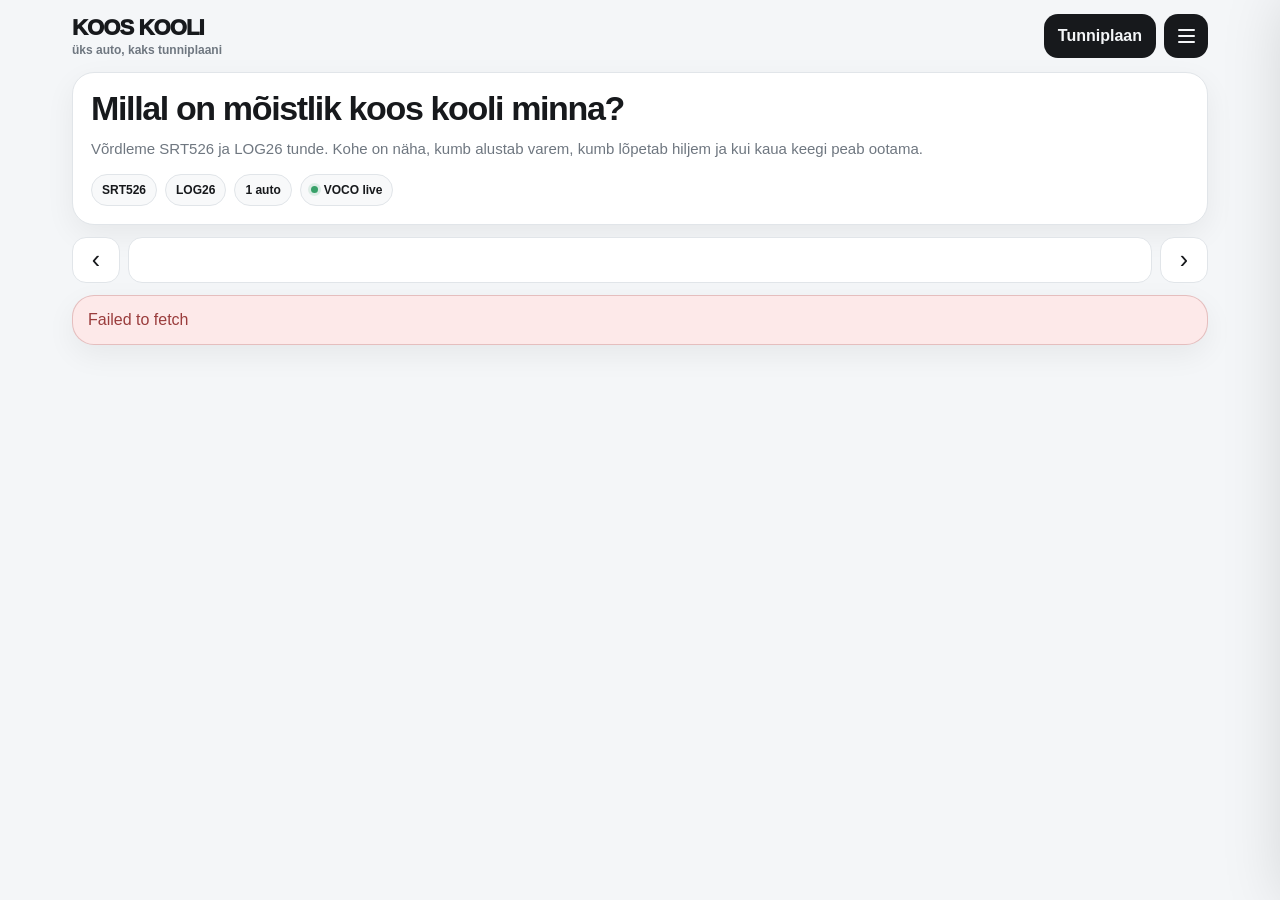
==== commit eb7502e4: "k," ====
--- a/index.html
+++ b/index.html
@@ -112,14 +112,16 @@
   <section id="normalMode" class="normal">
     <div class="search-card card">
       <div class="title">Tavaline tunniplaan</div>
-      <div class="sub">Vali grupp ja vaata terve nädala tunniplaani.</div>
+      <div class="sub">Vali üks või mitu gruppi. Mitme grupi puhul kuvatakse tunnid ühes vaates, et erinevusi oleks lihtne võrrelda.</div>
+      <div class="compare-label">Võrdle gruppe</div>
+      <div class="compare-picker" id="comparePicker"></div>
       <div class="search-row">
         <div class="search-wrap" id="searchWrap">
           <input id="groupSearch" class="search" autocomplete="off" inputmode="search" placeholder="Otsi gruppi, näiteks SRT526">
           <span class="search-icon">⌕</span>
           <div class="results" id="results"></div>
         </div>
-        <button class="selectbtn" id="openGroup">Vali</button>
+        <button class="selectbtn" id="openGroup">Lisa grupp</button>
       </div>
     </div>
 
@@ -133,7 +135,7 @@
       <div class="week-title">
         <div>
           <div class="title" id="groupTitle">SRT526</div>
-          <div class="sub">Nädalavaade</div>
+          <div class="sub" id="compareHint">Nädalavaade</div>
         </div>
         <span class="live-badge">VOCO live</span>
       </div>
--- a/assets/styles.css
+++ b/assets/styles.css
@@ -9,9 +9,14 @@
   --srt:#143446;--srtText:#91d8f8;--log:#243d1c;--logText:#b4df9c;--warn:#3b3119;--warnText:#f1c765;
   --good:#173226;--goodText:#8fd3aa;--bad:#3b2020;--badText:#efa1a1;--shadow:0 10px 30px rgba(0,0,0,.18);--panel-shadow:-20px 0 70px rgba(0,0,0,.45)
 }
-*{box-sizing:border-box}html{background:var(--bg);scroll-behavior:smooth}body{margin:0;font-family:-apple-system,BlinkMacSystemFont,"Segoe UI",Inter,Roboto,Arial,sans-serif;background:var(--bg);color:var(--text);transition:background .18s,color .18s}button,input{font:inherit;color:inherit}button{touch-action:manipulation;-webkit-tap-highlight-color:transparent}.app{max-width:1160px;margin:auto;padding:14px 12px 80px}.topbar{display:flex;align-items:center;justify-content:space-between;gap:12px;margin-bottom:14px;position:relative;z-index:5}.brand{font-size:22px;font-weight:950;letter-spacing:-.04em}.brand small{display:block;font-size:12px;color:var(--muted);font-weight:700;margin-top:2px;letter-spacing:0}.top-actions{display:flex;gap:8px;align-items:center}.mode-toggle{position:absolute;opacity:0;pointer-events:none}.modebtn,.menubtn{height:44px;border:0;background:var(--dark);color:var(--bg);border-radius:14px;font-weight:850;cursor:pointer;display:inline-flex;align-items:center;justify-content:center}.modebtn{padding:0 14px}.menubtn{width:44px;flex-direction:column;gap:4px;padding:0}.menubtn span{display:block;width:17px;height:2px;border-radius:4px;background:currentColor}.show-car{display:none}#modeToggle:checked~.topbar .show-normal{display:none}#modeToggle:checked~.topbar .show-car{display:inline}#modeToggle:checked~#carMode{display:none}#modeToggle:checked~#normalMode{display:block}.card{background:var(--card);border:1px solid var(--line);border-radius:22px;box-shadow:var(--shadow)}.hero{padding:18px;margin-bottom:12px}.hero h1{font-size:34px;line-height:1.05;letter-spacing:-.04em;margin:0 0 10px}.hero p{margin:0;color:var(--muted);font-size:15px;line-height:1.55}.chips{display:flex;gap:8px;flex-wrap:wrap;margin-top:14px}.chip{padding:8px 10px;border-radius:999px;background:var(--card2);border:1px solid var(--line);font-size:12px;font-weight:800}.live-chip{display:flex;align-items:center;gap:6px}.live-chip i{width:7px;height:7px;border-radius:50%;background:#38a169;box-shadow:0 0 0 3px rgba(56,161,105,.14)}.day-control,.week-nav{display:grid;grid-template-columns:48px 1fr 48px;gap:8px;align-items:center;margin:12px 0}.navbtn{height:46px;border-radius:14px;border:1px solid var(--line);background:var(--card);font-size:25px;cursor:pointer}.datebox,.week-label{min-height:46px;border-radius:14px;background:var(--card);border:1px solid var(--line);display:flex;align-items:center;justify-content:center;text-align:center;font-weight:900;padding:7px 10px;cursor:pointer}.datebox span,.week-label span{display:block;color:var(--muted);font-size:11px;font-weight:700;margin-top:2px}.visually-hidden{position:absolute!important;width:1px!important;height:1px!important;opacity:0!important;pointer-events:none}.message{padding:15px;margin-bottom:12px;color:var(--muted);display:flex;align-items:center;gap:9px}.message.error{background:var(--bad);color:var(--badText);border-color:color-mix(in srgb,var(--badText) 25%,transparent)}.spinner{width:15px;height:15px;border:2px solid var(--line);border-top-color:var(--text);border-radius:50%;animation:spin .7s linear infinite}@keyframes spin{to{transform:rotate(360deg)}}.summary{display:grid;grid-template-columns:1.2fr .8fr .8fr .8fr;gap:10px;margin-bottom:12px}.stat{padding:15px}.stat .label{font-size:12px;color:var(--muted);font-weight:800}.stat .big{font-size:26px;font-weight:900;letter-spacing:-.04em;margin-top:7px}.stat .small{font-size:13px;color:var(--muted);line-height:1.45;margin-top:4px}.status{display:inline-block;margin-top:8px;padding:5px 8px;border-radius:999px;font-size:11px;font-weight:900}.status.good{background:var(--good);color:var(--goodText)}.status.warn{background:var(--warn);color:var(--warnText)}.status.bad{background:var(--bad);color:var(--badText)}.main-grid{display:grid;grid-template-columns:1.35fr .65fr;gap:12px}.timeline-card,.ai-card{padding:16px}.title{font-size:20px;font-weight:900;letter-spacing:-.03em;margin-bottom:4px}.sub{font-size:13px;color:var(--muted);line-height:1.45}.timeline-head{display:flex;align-items:flex-start;justify-content:space-between;gap:10px;margin-bottom:12px}.legend{display:flex;gap:8px;flex-wrap:wrap}.legend span{font-size:11px;color:var(--muted);font-weight:700}.dot{display:inline-block;width:8px;height:8px;border-radius:50%;margin-right:5px}.dot.srt{background:#70c9f3}.dot.log{background:#97cf73}.timeline{position:relative;height:390px;border-radius:18px;background:var(--card2);border:1px solid var(--line);overflow:hidden;padding-left:62px}.hour{position:absolute;left:8px;width:45px;font-size:10px;color:var(--muted)}.line{position:absolute;left:58px;right:8px;height:1px;background:var(--line)}.lesson{position:absolute;border-radius:13px;padding:8px 9px;overflow:hidden;border:1px solid transparent}.lesson.srt{left:4%;width:44%;background:var(--srt);color:var(--srtText);border-color:color-mix(in srgb,var(--srtText) 20%,transparent)}.lesson.log{left:52%;width:44%;background:var(--log);color:var(--logText);border-color:color-mix(in srgb,var(--logText) 20%,transparent)}.lesson .time{font-size:10px;font-weight:900}.lesson .name{font-size:11px;font-weight:800;line-height:1.25;margin-top:3px}.lesson .room{font-size:9px;margin-top:3px;opacity:.8}.wait{position:absolute;left:2%;right:2%;border:1px dashed #e0b64f;background:var(--warn);border-radius:10px}.wait span{position:absolute;right:7px;top:5px;color:var(--warnText);font-size:9px;font-weight:900}.timeline-empty{position:absolute;inset:0;display:flex;align-items:center;justify-content:center;flex-direction:column;gap:5px;color:var(--muted)}.timeline-empty b{color:var(--text);font-size:18px}.ai-card{display:flex;flex-direction:column;gap:10px}.ai-box{background:var(--card2);border:1px solid var(--line);border-radius:16px;padding:13px}.ai-box b{display:block;font-size:13px;margin-bottom:5px}.ai-box p{margin:0;font-size:13px;color:var(--muted);line-height:1.5}.score{margin-top:auto;background:var(--dark);color:var(--bg);border-radius:16px;padding:14px;display:flex;justify-content:space-between;align-items:center}.score span{font-size:12px;opacity:.75}.score b{font-size:24px}.normal{display:none}.search-card{padding:16px;margin-bottom:12px}.search-row{display:grid;grid-template-columns:1fr auto;gap:8px;margin-top:12px}.search-wrap{position:relative}.search{width:100%;height:46px;border-radius:14px;border:1px solid var(--line);padding:0 46px 0 14px;background:var(--card);outline:none}.search:focus{border-color:var(--muted)}.search-icon{position:absolute;right:14px;top:23px;transform:translateY(-50%);pointer-events:none;color:var(--muted);font-size:18px}.selectbtn{border:0;background:var(--dark);color:var(--bg);border-radius:14px;padding:0 16px;font-weight:800;cursor:pointer}.results{display:none;position:absolute;left:0;right:0;top:52px;z-index:999;max-height:360px;overflow-y:auto;background:var(--card);border:1px solid var(--line);border-radius:14px;box-shadow:0 18px 40px rgba(0,0,0,.14)}.search-wrap.open .results{display:block}.result{width:100%;background:var(--card);border:0;border-bottom:1px solid var(--line);text-align:left;padding:13px 14px;display:flex;justify-content:space-between;align-items:center;gap:10px;cursor:pointer}.result:last-child{border-bottom:0}.result:hover{background:var(--card2)}.result-code{font-weight:900;font-size:15px}.result-name{font-size:12px;color:var(--muted);font-weight:700;text-align:right}.no-result{padding:14px;color:var(--muted);font-size:13px}.normal-week{padding:14px;overflow:auto}.week-title{display:flex;justify-content:space-between;align-items:center;gap:10px;margin-bottom:12px}.live-badge{padding:6px 9px;background:var(--good);color:var(--goodText);font-size:10px;font-weight:900;border-radius:999px}.week-grid{min-width:820px;display:grid;grid-template-columns:92px repeat(5,1fr);border:1px solid var(--line);border-radius:16px;overflow:hidden;background:var(--card)}.cell{min-height:64px;border-right:1px solid var(--line);border-bottom:1px solid var(--line);padding:8px;font-size:11px}.cell:nth-child(6n){border-right:0}.head{min-height:auto;background:var(--card2);font-weight:900;text-align:center;padding:10px}.head small{display:block;color:var(--muted);font-weight:600;margin-top:3px}.timecell{background:var(--card2);color:var(--muted);font-weight:800;text-align:center}.event{border-radius:10px;padding:7px;background:var(--card2);border:1px solid var(--line);line-height:1.25;font-weight:700;margin-bottom:5px}.event small{display:block;color:var(--muted);font-weight:600;margin-top:3px}.normal-note{font-size:12px;color:var(--muted);margin-top:10px;line-height:1.45}.week-loading{padding:20px;grid-column:1/-1;color:var(--muted)}.error-text{color:var(--badText)}.mobile-week{display:none}
+[hidden]{display:none!important}*{box-sizing:border-box}html{background:var(--bg);scroll-behavior:smooth}body{margin:0;font-family:-apple-system,BlinkMacSystemFont,"Segoe UI",Inter,Roboto,Arial,sans-serif;background:var(--bg);color:var(--text);transition:background .18s,color .18s}button,input{font:inherit;color:inherit}button{touch-action:manipulation;-webkit-tap-highlight-color:transparent}.app{max-width:1160px;margin:auto;padding:14px 12px 80px}.topbar{display:flex;align-items:center;justify-content:space-between;gap:12px;margin-bottom:14px;position:relative;z-index:5}.brand{font-size:22px;font-weight:950;letter-spacing:-.04em}.brand small{display:block;font-size:12px;color:var(--muted);font-weight:700;margin-top:2px;letter-spacing:0}.top-actions{display:flex;gap:8px;align-items:center}.mode-toggle{position:absolute;opacity:0;pointer-events:none}.modebtn,.menubtn{height:44px;border:0;background:var(--dark);color:var(--bg);border-radius:14px;font-weight:850;cursor:pointer;display:inline-flex;align-items:center;justify-content:center}.modebtn{padding:0 14px}.menubtn{width:44px;flex-direction:column;gap:4px;padding:0}.menubtn span{display:block;width:17px;height:2px;border-radius:4px;background:currentColor}.show-car{display:none}#modeToggle:checked~.topbar .show-normal{display:none}#modeToggle:checked~.topbar .show-car{display:inline}#modeToggle:checked~#carMode{display:none}#modeToggle:checked~#normalMode{display:block}.card{background:var(--card);border:1px solid var(--line);border-radius:22px;box-shadow:var(--shadow)}.hero{padding:18px;margin-bottom:12px}.hero h1{font-size:34px;line-height:1.05;letter-spacing:-.04em;margin:0 0 10px}.hero p{margin:0;color:var(--muted);font-size:15px;line-height:1.55}.chips{display:flex;gap:8px;flex-wrap:wrap;margin-top:14px}.chip{padding:8px 10px;border-radius:999px;background:var(--card2);border:1px solid var(--line);font-size:12px;font-weight:800}.live-chip{display:flex;align-items:center;gap:6px}.live-chip i{width:7px;height:7px;border-radius:50%;background:#38a169;box-shadow:0 0 0 3px rgba(56,161,105,.14)}.day-control,.week-nav{display:grid;grid-template-columns:48px 1fr 48px;gap:8px;align-items:center;margin:12px 0}.navbtn{height:46px;border-radius:14px;border:1px solid var(--line);background:var(--card);font-size:25px;cursor:pointer}.datebox,.week-label{min-height:46px;border-radius:14px;background:var(--card);border:1px solid var(--line);display:flex;align-items:center;justify-content:center;text-align:center;font-weight:900;padding:7px 10px;cursor:pointer}.datebox span,.week-label span{display:block;color:var(--muted);font-size:11px;font-weight:700;margin-top:2px}.visually-hidden{position:absolute!important;width:1px!important;height:1px!important;opacity:0!important;pointer-events:none}.message{padding:15px;margin-bottom:12px;color:var(--muted);display:flex;align-items:center;gap:9px}.message.error{background:var(--bad);color:var(--badText);border-color:color-mix(in srgb,var(--badText) 25%,transparent)}.spinner{width:15px;height:15px;border:2px solid var(--line);border-top-color:var(--text);border-radius:50%;animation:spin .7s linear infinite}@keyframes spin{to{transform:rotate(360deg)}}.summary{display:grid;grid-template-columns:1.2fr .8fr .8fr .8fr;gap:10px;margin-bottom:12px}.stat{padding:15px}.stat .label{font-size:12px;color:var(--muted);font-weight:800}.stat .big{font-size:26px;font-weight:900;letter-spacing:-.04em;margin-top:7px}.stat .small{font-size:13px;color:var(--muted);line-height:1.45;margin-top:4px}.status{display:inline-block;margin-top:8px;padding:5px 8px;border-radius:999px;font-size:11px;font-weight:900}.status.good{background:var(--good);color:var(--goodText)}.status.warn{background:var(--warn);color:var(--warnText)}.status.bad{background:var(--bad);color:var(--badText)}.main-grid{display:grid;grid-template-columns:1.35fr .65fr;gap:12px}.timeline-card,.ai-card{padding:16px}.title{font-size:20px;font-weight:900;letter-spacing:-.03em;margin-bottom:4px}.sub{font-size:13px;color:var(--muted);line-height:1.45}.timeline-head{display:flex;align-items:flex-start;justify-content:space-between;gap:10px;margin-bottom:12px}.legend{display:flex;gap:8px;flex-wrap:wrap}.legend span{font-size:11px;color:var(--muted);font-weight:700}.dot{display:inline-block;width:8px;height:8px;border-radius:50%;margin-right:5px}.dot.srt{background:#70c9f3}.dot.log{background:#97cf73}.timeline{position:relative;min-height:300px;border-radius:18px;background:var(--card2);border:1px solid var(--line);overflow:hidden;padding-left:72px}.time-axis-label{position:absolute;left:10px;width:50px;font-size:10px;color:var(--muted);font-variant-numeric:tabular-nums}.time-axis-label.major{font-weight:850;color:var(--text)}.time-axis-label.minor{font-size:9px;opacity:.72}.time-axis-line{position:absolute;left:66px;right:8px;height:1px;background:var(--line)}.time-axis-line.minor{opacity:.42}.time-axis-line.major{opacity:.9}.lesson{position:absolute;border-radius:13px;padding:8px 9px;overflow:hidden;border:1px solid transparent}.lesson.srt{left:9%;width:41%;background:var(--srt);color:var(--srtText);border-color:color-mix(in srgb,var(--srtText) 20%,transparent)}.lesson.log{left:53%;width:41%;background:var(--log);color:var(--logText);border-color:color-mix(in srgb,var(--logText) 20%,transparent)}.lesson .time{font-size:10px;font-weight:900}.lesson .name{font-size:11px;font-weight:800;line-height:1.25;margin-top:3px}.lesson .room{font-size:9px;margin-top:3px;opacity:.8}.wait{position:absolute;left:2%;right:2%;border:1px dashed #e0b64f;background:var(--warn);border-radius:10px}.wait span{position:absolute;right:7px;top:5px;color:var(--warnText);font-size:9px;font-weight:900}.timeline-empty{position:absolute;inset:0;display:flex;align-items:center;justify-content:center;flex-direction:column;gap:5px;color:var(--muted)}.timeline-empty b{color:var(--text);font-size:18px}.ai-card{display:flex;flex-direction:column;gap:10px}.ai-box{background:var(--card2);border:1px solid var(--line);border-radius:16px;padding:13px}.ai-box b{display:block;font-size:13px;margin-bottom:5px}.ai-box p{margin:0;font-size:13px;color:var(--muted);line-height:1.5}.score{margin-top:auto;background:var(--dark);color:var(--bg);border-radius:16px;padding:14px;display:flex;justify-content:space-between;align-items:center}.score span{font-size:12px;opacity:.75}.score b{font-size:24px}.normal{display:none}.search-card{padding:16px;margin-bottom:12px}.search-row{display:grid;grid-template-columns:1fr auto;gap:8px;margin-top:12px}.search-wrap{position:relative}.search{width:100%;height:46px;border-radius:14px;border:1px solid var(--line);padding:0 46px 0 14px;background:var(--card);outline:none}.search:focus{border-color:var(--muted)}.search-icon{position:absolute;right:14px;top:23px;transform:translateY(-50%);pointer-events:none;color:var(--muted);font-size:18px}.selectbtn{border:0;background:var(--dark);color:var(--bg);border-radius:14px;padding:0 16px;font-weight:800;cursor:pointer}.results{display:none;position:absolute;left:0;right:0;top:52px;z-index:999;max-height:360px;overflow-y:auto;background:var(--card);border:1px solid var(--line);border-radius:14px;box-shadow:0 18px 40px rgba(0,0,0,.14)}.search-wrap.open .results{display:block}.result{width:100%;background:var(--card);border:0;border-bottom:1px solid var(--line);text-align:left;padding:13px 14px;display:flex;justify-content:space-between;align-items:center;gap:10px;cursor:pointer}.result:last-child{border-bottom:0}.result:hover{background:var(--card2)}.result-code{font-weight:900;font-size:15px}.result-name{font-size:12px;color:var(--muted);font-weight:700;text-align:right}.no-result{padding:14px;color:var(--muted);font-size:13px}.normal-week{padding:14px;overflow:auto}.week-title{display:flex;justify-content:space-between;align-items:center;gap:10px;margin-bottom:12px}.live-badge{padding:6px 9px;background:var(--good);color:var(--goodText);font-size:10px;font-weight:900;border-radius:999px}.week-grid{min-width:820px;display:grid;grid-template-columns:92px repeat(5,1fr);border:1px solid var(--line);border-radius:16px;overflow:hidden;background:var(--card)}.cell{min-height:64px;border-right:1px solid var(--line);border-bottom:1px solid var(--line);padding:8px;font-size:11px}.cell:nth-child(6n){border-right:0}.head{min-height:auto;background:var(--card2);font-weight:900;text-align:center;padding:10px}.head small{display:block;color:var(--muted);font-weight:600;margin-top:3px}.timecell{background:var(--card2);color:var(--muted);font-weight:800;text-align:center}.event{border-radius:10px;padding:7px;background:var(--card2);border:1px solid var(--line);line-height:1.25;font-weight:700;margin-bottom:5px}.event small{display:block;color:var(--muted);font-weight:600;margin-top:3px}.normal-note{font-size:12px;color:var(--muted);margin-top:10px;line-height:1.45}.week-loading{padding:20px;grid-column:1/-1;color:var(--muted)}.error-text{color:var(--badText)}.mobile-week{display:none}
 /* menu */
 body.menu-open{overflow:hidden}.menu-backdrop{position:fixed;inset:0;background:rgba(5,7,10,.42);backdrop-filter:blur(2px);opacity:0;transition:opacity .2s;z-index:80}.menu-backdrop.open{opacity:1}.menu-panel{position:fixed;right:0;top:0;bottom:0;width:min(520px,94vw);background:var(--card);border-left:1px solid var(--line);box-shadow:var(--panel-shadow);z-index:90;transform:translateX(105%);transition:transform .24s ease;display:flex;flex-direction:column;padding:max(18px,env(safe-area-inset-top)) 16px max(18px,env(safe-area-inset-bottom));overflow:hidden}.menu-panel.open{transform:translateX(0)}.menu-head{display:flex;justify-content:space-between;align-items:center;gap:12px}.menu-head h2{margin:2px 0 0;font-size:28px;letter-spacing:-.04em}.menu-eyebrow{font-size:10px;color:var(--muted);font-weight:900;letter-spacing:.12em}.closebtn{width:42px;height:42px;border:1px solid var(--line);background:var(--card2);border-radius:13px;font-size:28px;line-height:1;cursor:pointer}.menu-tabs{display:grid;grid-template-columns:1fr 1fr;gap:7px;margin:16px 0 14px}.menu-tab{position:relative;display:flex;align-items:center;gap:8px;min-height:48px;padding:8px 10px;border:1px solid var(--line);border-radius:14px;background:var(--card2);font-size:12px;font-weight:800;text-align:left;cursor:pointer}.menu-tab.active{background:var(--dark);color:var(--bg);border-color:var(--dark)}.tab-icon{width:25px;height:25px;border-radius:9px;background:color-mix(in srgb,currentColor 10%,transparent);display:grid;place-items:center;font-size:15px;flex:0 0 auto}.count-badge{margin-left:auto;min-width:20px;height:20px;padding:0 6px;border-radius:999px;background:#e34d59;color:#fff;display:grid;place-items:center;font-size:10px}.menu-content{overflow:auto;padding:2px 2px 20px}.menu-section{display:none}.menu-section.active{display:block}.section-head{display:flex;align-items:flex-start;justify-content:space-between;gap:12px;margin:4px 0 12px}.section-head h3{font-size:21px;letter-spacing:-.03em;margin:0 0 4px}.section-head p{margin:0;color:var(--muted);font-size:12px;line-height:1.45}.textbtn{border:0;background:transparent;color:var(--muted);font-size:11px;font-weight:800;padding:6px;cursor:pointer}.menu-note{font-size:11px;color:var(--muted);line-height:1.5;margin-top:12px;padding:11px;background:var(--card2);border-radius:12px;border:1px solid var(--line)}.changes-list{display:grid;gap:8px}.change-item{padding:12px;border:1px solid var(--line);border-radius:15px;background:var(--card2)}.change-item.added{border-left:3px solid #48a86f}.change-item.removed{border-left:3px solid #d05c62}.change-item.changed{border-left:3px solid #d8a93f}.change-top{display:flex;justify-content:space-between;gap:8px;align-items:center}.change-top time{font-size:10px;color:var(--muted)}.group-tag{font-size:10px;font-weight:900;padding:4px 7px;border-radius:999px;background:var(--card);border:1px solid var(--line)}.change-title{font-size:13px;font-weight:900;margin-top:8px}.change-diff{display:grid;gap:4px;margin-top:7px;font-size:11px;color:var(--muted);line-height:1.4}.change-diff span{display:block}.change-diff em{font-style:normal;font-weight:800}.change-diff strong{color:var(--text)}.empty-state{text-align:center;padding:28px 16px;border:1px dashed var(--line);border-radius:16px;background:var(--card2)}.empty-state>span{display:grid;place-items:center;width:38px;height:38px;margin:0 auto 10px;border-radius:50%;background:var(--good);color:var(--goodText);font-weight:900}.empty-state b{display:block;font-size:14px}.empty-state p{margin:5px auto 0;max-width:330px;color:var(--muted);font-size:12px;line-height:1.45}.card-soft{background:var(--card2);border:1px solid var(--line);border-radius:18px;padding:15px}.meter{height:9px;background:var(--line);border-radius:999px;overflow:hidden}.meter-fill{height:100%;width:0;background:linear-gradient(90deg,#63b889,#e5b84d,#d75f66);border-radius:inherit;transition:width .35s}.big-score{display:flex;align-items:baseline;gap:10px;margin-top:13px}.big-score b{font-size:34px;letter-spacing:-.05em}.big-score span{font-size:12px;color:var(--muted);font-weight:800}.tomorrow-score p{margin:8px 0 0;color:var(--muted);font-size:13px;line-height:1.5}.mini-stats{display:grid;grid-template-columns:1fr 1fr;gap:8px;margin-top:8px}.mini-stats>div{background:var(--card2);border:1px solid var(--line);border-radius:15px;padding:12px}.mini-stats span,.mini-stats small{display:block;color:var(--muted);font-size:10px;font-weight:700}.mini-stats b{display:block;font-size:15px;margin:5px 0 3px}.ranking-grid{display:grid;grid-template-columns:1fr 1fr;gap:8px}.rank-card{padding:14px;border:1px solid var(--line);background:var(--card2);border-radius:17px}.rank-card>span{font-size:9px;font-weight:950;letter-spacing:.1em}.rank-card.best>span{color:var(--goodText)}.rank-card.worst>span{color:var(--badText)}.rank-card b{display:block;font-size:17px;margin:7px 0 5px}.rank-card p{margin:0;color:var(--muted);font-size:11px;line-height:1.4}.week-ranking{display:grid;gap:8px;margin-top:12px}.rank-row{display:grid;grid-template-columns:86px 1fr 40px;gap:9px;align-items:center;font-size:11px}.rank-row>span{font-weight:800}.rank-row>b{text-align:right}.rank-bar{height:7px;border-radius:99px;background:var(--line);overflow:hidden}.rank-bar i{display:block;height:100%;border-radius:inherit;background:var(--muted);opacity:.7}.theme-options{display:grid;grid-template-columns:repeat(3,1fr);gap:8px}.theme-option{border:1px solid var(--line);background:var(--card2);border-radius:16px;padding:9px;text-align:left;cursor:pointer}.theme-option.selected{outline:2px solid var(--text);outline-offset:-2px}.theme-preview{display:block;height:76px;border-radius:11px;margin-bottom:9px;border:1px solid var(--line);position:relative;overflow:hidden}.theme-preview:before,.theme-preview:after{content:"";position:absolute;left:10px;right:10px;border-radius:5px}.theme-preview:before{top:12px;height:13px}.theme-preview:after{top:32px;height:28px}.light-preview{background:#f2f4f7}.light-preview:before{background:#17191c}.light-preview:after{background:#fff;border:1px solid #dfe3e7}.dark-preview{background:#0e1013}.dark-preview:before{background:#f4f6f8}.dark-preview:after{background:#1d2127;border:1px solid #343b44}.system-preview{background:linear-gradient(90deg,#f2f4f7 50%,#0e1013 50%)}.system-preview:before{background:linear-gradient(90deg,#17191c 50%,#f4f6f8 50%)}.system-preview:after{background:linear-gradient(90deg,#fff 50%,#1d2127 50%);border:1px solid #777}.theme-option b,.theme-option small{display:block}.theme-option b{font-size:12px}.theme-option small{font-size:9px;color:var(--muted);margin-top:2px}.toast{position:fixed;left:50%;bottom:max(24px,env(safe-area-inset-bottom));transform:translate(-50%,20px);z-index:120;background:var(--text);color:var(--bg);padding:10px 14px;border-radius:999px;font-size:12px;font-weight:800;opacity:0;transition:.2s;box-shadow:0 8px 30px rgba(0,0,0,.25)}.toast.show{opacity:1;transform:translate(-50%,0)}
 @media(max-width:820px){.summary{grid-template-columns:1fr 1fr}.summary .stat:first-child{grid-column:1/-1}.main-grid{grid-template-columns:1fr}}
 @media(max-width:700px){.normal-week{overflow:visible}.week-grid{display:none}.mobile-week{display:grid;gap:9px}.mobile-day{border:1px solid var(--line);border-radius:16px;overflow:hidden;background:var(--card2)}.mobile-day-head{display:flex;justify-content:space-between;align-items:center;padding:10px 12px;border-bottom:1px solid var(--line)}.mobile-day-head b{font-size:14px}.mobile-day-head span{font-size:11px;color:var(--muted)}.mobile-event{display:grid;grid-template-columns:82px 1fr;gap:10px;padding:11px 12px;border-bottom:1px solid var(--line)}.mobile-event:last-child{border-bottom:0}.mobile-event time{font-size:11px;font-weight:900}.mobile-event b{display:block;font-size:12px;line-height:1.3}.mobile-event span{display:block;color:var(--muted);font-size:10px;margin-top:3px;line-height:1.35}.mobile-free{padding:14px 12px;color:var(--muted);font-size:12px}}
 @media(max-width:560px){.app{padding-left:10px;padding-right:10px;padding-top:max(10px,env(safe-area-inset-top))}.brand{font-size:19px}.brand small{font-size:10px}.modebtn{height:42px;padding:0 11px;font-size:12px}.menubtn{width:42px;height:42px}.hero{padding:15px}.hero h1{font-size:28px}.hero p{font-size:13px}.summary{grid-template-columns:1fr 1fr;gap:8px}.stat{padding:12px}.stat .big{font-size:21px}.stat .small{font-size:11px}.timeline-card,.ai-card{padding:12px}.timeline{height:360px}.lesson .name{font-size:10px}.search-row{grid-template-columns:1fr}.selectbtn{height:44px}.result{align-items:flex-start;flex-direction:column;gap:3px}.result-name{text-align:left}.menu-panel{top:auto;left:0;right:0;bottom:0;width:100%;height:min(88dvh,760px);border-left:0;border-top:1px solid var(--line);border-radius:24px 24px 0 0;transform:translateY(105%);padding:16px 12px max(14px,env(safe-area-inset-bottom))}.menu-panel.open{transform:translateY(0)}.menu-head{padding:0 3px}.menu-head h2{font-size:25px}.menu-tabs{grid-template-columns:1fr 1fr;gap:6px;margin-top:12px}.menu-tab{min-height:44px;font-size:11px;padding:7px 8px}.tab-icon{width:23px;height:23px}.menu-content{padding-bottom:12px}.ranking-grid{grid-template-columns:1fr}.theme-options{grid-template-columns:1fr 1fr 1fr}.theme-preview{height:60px}.mini-stats{grid-template-columns:1fr 1fr}.big-score{align-items:flex-start;flex-direction:column;gap:2px}.day-control,.week-nav{grid-template-columns:44px 1fr 44px}.navbtn{height:44px}.datebox,.week-label{min-height:44px}}
+
+/* multi-group comparison */
+.compare-label{margin-top:14px;font-size:11px;font-weight:900;color:var(--muted);text-transform:uppercase;letter-spacing:.08em}.compare-picker{display:flex;gap:8px;flex-wrap:wrap;margin-top:8px}.compare-choice{display:flex;align-items:center;gap:9px;min-height:48px;padding:8px 11px;border:1px solid var(--line);border-radius:14px;background:var(--card2);cursor:pointer;transition:.15s}.compare-choice input{position:absolute;opacity:0;pointer-events:none}.compare-choice.selected{border-color:color-mix(in srgb,var(--text) 45%,var(--line));box-shadow:inset 0 0 0 1px color-mix(in srgb,var(--text) 22%,transparent)}.compare-check{width:23px;height:23px;border-radius:8px;border:1px solid var(--line);display:grid;place-items:center;font-size:12px;font-weight:950;color:transparent;background:var(--card)}.compare-choice.selected .compare-check{background:var(--dark);color:var(--bg);border-color:var(--dark)}.compare-choice b,.compare-choice small{display:block}.compare-choice b{font-size:12px}.compare-choice small{font-size:9px;color:var(--muted);margin-top:2px}.result-left{display:flex;align-items:center;gap:9px}.result-toggle{width:24px;height:24px;border-radius:8px;border:1px solid var(--line);display:grid;place-items:center;font-weight:900;background:var(--card2)}.result-toggle.on{background:var(--dark);color:var(--bg)}.timecell b,.timecell span{display:block}.timecell span{font-size:10px;margin-top:4px}.event-group,.mobile-group{display:inline-flex;align-items:center;width:max-content;margin-bottom:5px;padding:3px 6px;border-radius:999px;font-size:9px!important;font-weight:950!important;letter-spacing:.02em}.group-srt526{border-left:3px solid #48b5e8!important}.group-log26{border-left:3px solid #80b85e!important}.group-insa26{border-left:3px solid #b891e8!important}.group-srt526 .event-group,.group-srt526 .mobile-group{background:rgba(72,181,232,.14);color:#49aeda}.group-log26 .event-group,.group-log26 .mobile-group{background:rgba(128,184,94,.14);color:#6ca34b}.group-insa26 .event-group,.group-insa26 .mobile-group{background:rgba(184,145,232,.14);color:#9c6fd6}.compare-cell{vertical-align:top}
+@media(max-width:700px){.compare-picker{display:grid;grid-template-columns:1fr 1fr}.compare-choice{min-width:0}.mobile-event{border-left-width:3px!important}}
+@media(max-width:420px){.compare-picker{grid-template-columns:1fr}.timeline{padding-left:62px}.time-axis-line{left:56px}.time-axis-label{left:7px}.lesson.srt{left:8%;width:42%}.lesson.log{left:53%;width:42%}}
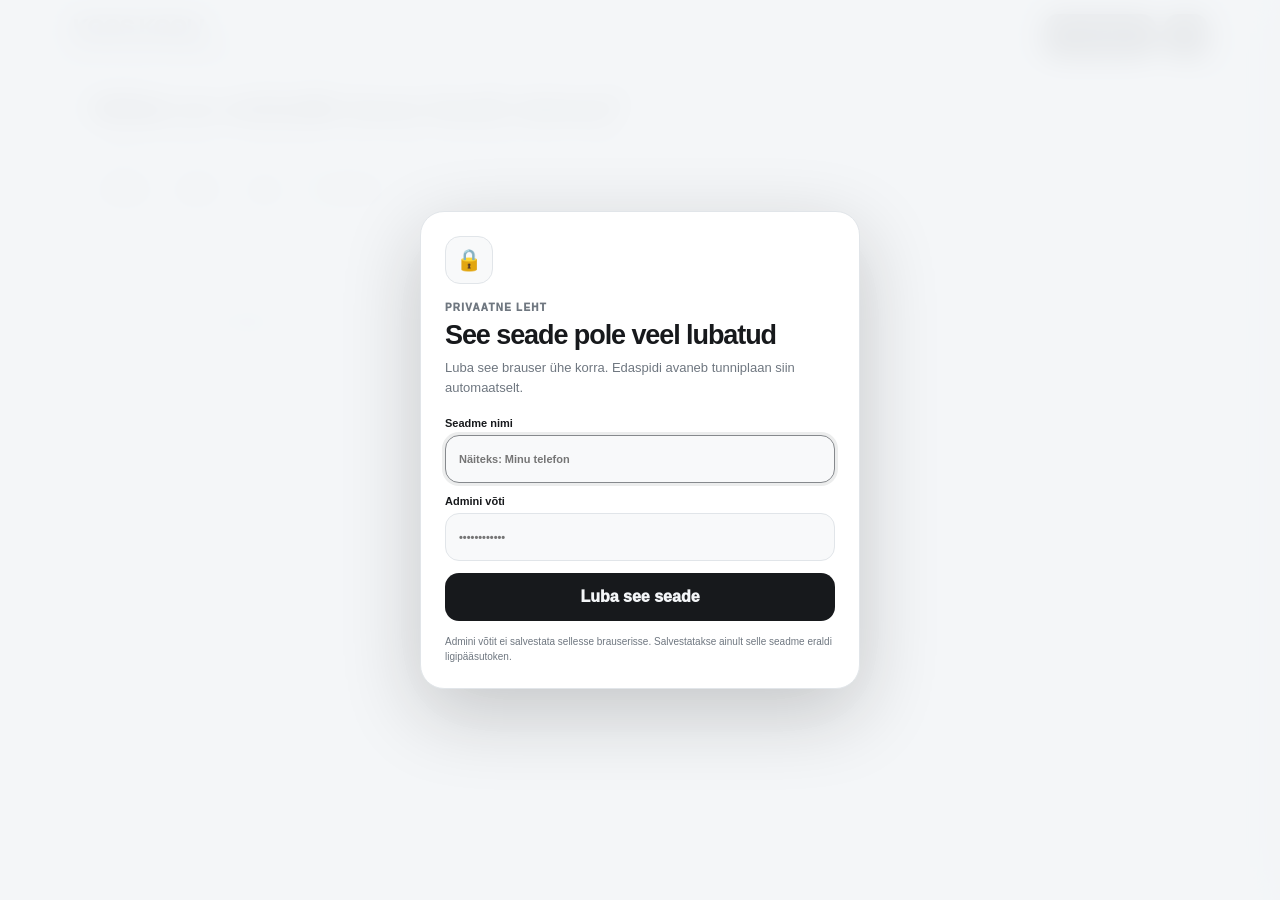
==== commit a9f42d3f: "a" ====
--- a/index.html
+++ b/index.html
@@ -9,6 +9,26 @@
   <link rel="stylesheet" href="assets/styles.css">
 </head>
 <body>
+<div class="auth-gate" id="authGate" hidden>
+  <div class="auth-card">
+    <div class="auth-lock">🔒</div>
+    <div class="auth-eyebrow">PRIVAATNE LEHT</div>
+    <h1>See seade pole veel lubatud</h1>
+    <p>Luba see brauser ühe korra. Edaspidi avaneb tunniplaan siin automaatselt.</p>
+    <form id="authForm" autocomplete="off">
+      <label>Seadme nimi
+        <input id="deviceName" maxlength="80" placeholder="Näiteks: Minu telefon" required>
+      </label>
+      <label>Admini võti
+        <input id="adminKey" type="password" placeholder="••••••••••••" required>
+      </label>
+      <div class="auth-error" id="authError" hidden></div>
+      <button id="allowDeviceBtn" type="submit">Luba see seade</button>
+    </form>
+    <small>Admini võtit ei salvestata sellesse brauserisse. Salvestatakse ainult selle seadme eraldi ligipääsutoken.</small>
+  </div>
+</div>
+
 <div class="app">
   <input class="mode-toggle" type="checkbox" id="modeToggle">
 
--- a/assets/styles.css
+++ b/assets/styles.css
@@ -20,3 +20,7 @@
 .compare-label{margin-top:14px;font-size:11px;font-weight:900;color:var(--muted);text-transform:uppercase;letter-spacing:.08em}.compare-picker{display:flex;gap:8px;flex-wrap:wrap;margin-top:8px}.compare-choice{display:flex;align-items:center;gap:9px;min-height:48px;padding:8px 11px;border:1px solid var(--line);border-radius:14px;background:var(--card2);cursor:pointer;transition:.15s}.compare-choice input{position:absolute;opacity:0;pointer-events:none}.compare-choice.selected{border-color:color-mix(in srgb,var(--text) 45%,var(--line));box-shadow:inset 0 0 0 1px color-mix(in srgb,var(--text) 22%,transparent)}.compare-check{width:23px;height:23px;border-radius:8px;border:1px solid var(--line);display:grid;place-items:center;font-size:12px;font-weight:950;color:transparent;background:var(--card)}.compare-choice.selected .compare-check{background:var(--dark);color:var(--bg);border-color:var(--dark)}.compare-choice b,.compare-choice small{display:block}.compare-choice b{font-size:12px}.compare-choice small{font-size:9px;color:var(--muted);margin-top:2px}.result-left{display:flex;align-items:center;gap:9px}.result-toggle{width:24px;height:24px;border-radius:8px;border:1px solid var(--line);display:grid;place-items:center;font-weight:900;background:var(--card2)}.result-toggle.on{background:var(--dark);color:var(--bg)}.timecell b,.timecell span{display:block}.timecell span{font-size:10px;margin-top:4px}.event-group,.mobile-group{display:inline-flex;align-items:center;width:max-content;margin-bottom:5px;padding:3px 6px;border-radius:999px;font-size:9px!important;font-weight:950!important;letter-spacing:.02em}.group-srt526{border-left:3px solid #48b5e8!important}.group-log26{border-left:3px solid #80b85e!important}.group-insa26{border-left:3px solid #b891e8!important}.group-srt526 .event-group,.group-srt526 .mobile-group{background:rgba(72,181,232,.14);color:#49aeda}.group-log26 .event-group,.group-log26 .mobile-group{background:rgba(128,184,94,.14);color:#6ca34b}.group-insa26 .event-group,.group-insa26 .mobile-group{background:rgba(184,145,232,.14);color:#9c6fd6}.compare-cell{vertical-align:top}
 @media(max-width:700px){.compare-picker{display:grid;grid-template-columns:1fr 1fr}.compare-choice{min-width:0}.mobile-event{border-left-width:3px!important}}
 @media(max-width:420px){.compare-picker{grid-template-columns:1fr}.timeline{padding-left:62px}.time-axis-line{left:56px}.time-axis-label{left:7px}.lesson.srt{left:8%;width:42%}.lesson.log{left:53%;width:42%}}
+
+
+/* device access gate */
+.auth-locked{overflow:hidden}.auth-gate{position:fixed;inset:0;z-index:500;display:grid;place-items:center;padding:18px;background:color-mix(in srgb,var(--bg) 94%,transparent);backdrop-filter:blur(14px)}.auth-gate[hidden]{display:none!important}.auth-card{width:min(440px,100%);padding:24px;border:1px solid var(--line);border-radius:24px;background:var(--card);box-shadow:0 24px 80px rgba(0,0,0,.2)}.auth-lock{width:48px;height:48px;display:grid;place-items:center;border-radius:15px;background:var(--card2);border:1px solid var(--line);font-size:21px}.auth-eyebrow{margin-top:18px;font-size:10px;font-weight:950;letter-spacing:.12em;color:var(--muted)}.auth-card h1{margin:7px 0 7px;font-size:27px;letter-spacing:-.04em}.auth-card>p{margin:0;color:var(--muted);font-size:13px;line-height:1.5}.auth-card form{display:grid;gap:12px;margin-top:20px}.auth-card label{display:grid;gap:6px;font-size:11px;font-weight:900}.auth-card input{width:100%;height:48px;padding:0 13px;border:1px solid var(--line);border-radius:14px;background:var(--card2);color:var(--text);font:inherit;outline:none}.auth-card input:focus{border-color:color-mix(in srgb,var(--text) 45%,var(--line));box-shadow:0 0 0 3px color-mix(in srgb,var(--text) 8%,transparent)}.auth-card button{height:48px;border:0;border-radius:14px;background:var(--text);color:var(--bg);font:inherit;font-weight:950;cursor:pointer}.auth-card button:disabled{opacity:.6;cursor:wait}.auth-card>small{display:block;margin-top:14px;color:var(--muted);font-size:10px;line-height:1.45}.auth-error{padding:10px 11px;border:1px solid color-mix(in srgb,#d75f66 45%,var(--line));border-radius:12px;background:color-mix(in srgb,#d75f66 10%,var(--card));color:#d75f66;font-size:11px;font-weight:800;line-height:1.4}@media(max-width:560px){.auth-gate{align-items:end;padding:0}.auth-card{width:100%;border-radius:24px 24px 0 0;padding:22px 16px max(22px,env(safe-area-inset-bottom));max-height:92dvh;overflow:auto}.auth-card h1{font-size:25px}}
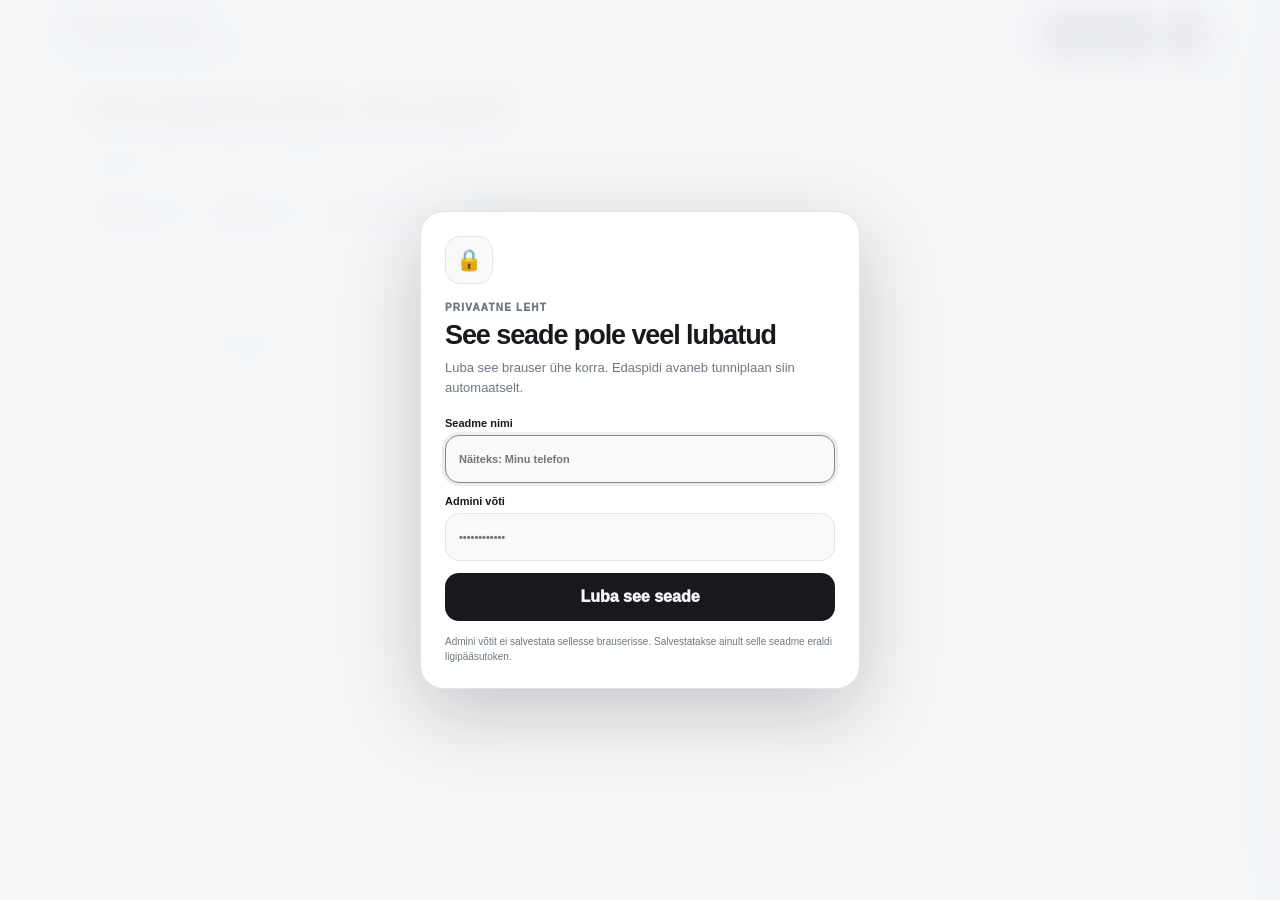
==== commit b3f7cde2: "a" ====
--- a/index.html
+++ b/index.html
@@ -33,7 +33,7 @@
   <input class="mode-toggle" type="checkbox" id="modeToggle">
 
   <header class="topbar">
-    <div class="brand">KOOS KOOLI<small>üks auto, kaks tunniplaani</small></div>
+    <div class="brand">KOOS KOOLI<small>Kethon + Adriana · üks auto</small></div>
     <div class="top-actions">
       <label class="modebtn" for="modeToggle">
         <span class="show-normal">Tunniplaan</span>
@@ -48,13 +48,13 @@
   <section id="carMode">
     <div class="hero card">
       <div>
-        <h1>Millal on mõistlik koos kooli minna?</h1>
-        <p>Võrdleme SRT526 ja LOG26 tunde. Kohe on näha, kumb alustab varem, kumb lõpetab hiljem ja kui kaua keegi peab ootama.</p>
+        <h1>Kas läheme koos või eraldi?</h1>
+        <p>Siin on Kethoni ja Adriana koolipäev ühes vaates. Koolini kulub autoga tavaliselt 10–15 minutit, seega näed kohe, millal kodust välja sõita ja kas kellelgi tekib ootamist.</p>
       </div>
       <div class="chips">
-        <span class="chip">SRT526</span>
-        <span class="chip">LOG26</span>
-        <span class="chip">1 auto</span>
+        <span class="chip person-chip"><b>Kethon</b><small>SRT526</small></span>
+        <span class="chip person-chip"><b>Adriana</b><small>LOG26</small></span>
+        <span class="chip">🚗 10–15 min kooli</span>
         <span class="chip live-chip"><i></i> VOCO live</span>
       </div>
     </div>
@@ -72,22 +72,22 @@
     <div id="carContent" hidden>
       <div class="summary">
         <div class="stat card">
-          <div class="label">Soovituslik väljasõit</div>
+          <div class="label">Millal kodust välja?</div>
           <div class="big" id="depart">—</div>
           <div class="small" id="departText">—</div>
         </div>
         <div class="stat card">
-          <div class="label">Kes ootab hommikul?</div>
+          <div class="label">Kes peab hommikul ootama?</div>
           <div class="big" id="morningWho">—</div>
           <div class="small" id="morningWait">—</div>
         </div>
         <div class="stat card">
-          <div class="label">Kes ootab pärast kooli?</div>
+          <div class="label">Kes ootab pärast tunde?</div>
           <div class="big" id="eveningWho">—</div>
           <div class="small" id="eveningWait">—</div>
         </div>
         <div class="stat card">
-          <div class="label">Kui hästi ajad sobivad?</div>
+          <div class="label">Kas ühe autoga on mugav?</div>
           <div class="big" id="scoreBig">—</div>
           <div class="small" id="scoreText">—</div>
           <span class="status" id="statusPill">—</span>
@@ -98,26 +98,31 @@
         <div class="timeline-card card">
           <div class="timeline-head">
             <div>
-              <div class="title">Mõlema grupi päev kõrvuti</div>
-              <div class="sub">Ühe pilguga on näha, kus tekib ootamist.</div>
+              <div class="title">Kethoni ja Adriana koolipäev</div>
+              <div class="sub">Kellaaeg vasakul näitab päeva kulgu. Sinine on Kethon, roheline Adriana.</div>
             </div>
             <div class="legend">
-              <span><i class="dot srt"></i>SRT526</span>
-              <span><i class="dot log"></i>LOG26</span>
+              <span><i class="dot srt"></i>Kethon <small>SRT526</small></span>
+              <span><i class="dot log"></i>Adriana <small>LOG26</small></span>
             </div>
           </div>
+          <div class="timeline-columns" aria-hidden="true">
+            <span class="time-col">KELL</span>
+            <span class="person-col srt-col"><b>Kethon</b><small>SRT526</small></span>
+            <span class="person-col log-col"><b>Adriana</b><small>LOG26</small></span>
+          </div>
           <div class="timeline" id="timeline"></div>
         </div>
 
         <div class="ai-card card">
-          <div class="title">Päeva kokkuvõte</div>
+          <div class="title">Kas koos sõit tasub ära?</div>
           <div class="sub" id="aiDay">—</div>
           <div class="ai-box">
             <b id="aiTitle">—</b>
             <p id="aiText">—</p>
           </div>
           <div class="ai-box">
-            <b>Mida võiks teha</b>
+            <b>Meie jaoks kõige mõistlikum</b>
             <p id="aiTip">—</p>
           </div>
           <div class="score">
@@ -180,6 +185,7 @@
     <button class="menu-tab active" data-panel="changes" type="button"><span class="tab-icon">↺</span><span>Muudatused</span><b class="count-badge" id="changeBadge" hidden>0</b></button>
     <button class="menu-tab" data-panel="tomorrow" type="button"><span class="tab-icon">◔</span><span>Kui karm homme on?</span></button>
     <button class="menu-tab" data-panel="bestworst" type="button"><span class="tab-icon">↕</span><span>Parim / halvim päev</span></button>
+    <button class="menu-tab admin-only" data-panel="devices" id="devicesTab" type="button" hidden><span class="tab-icon">▣</span><span>Seadmed</span></button>
     <button class="menu-tab" data-panel="appearance" type="button"><span class="tab-icon">◐</span><span>Välimus</span></button>
   </nav>
 
@@ -212,6 +218,18 @@
       <div id="weekRanking" class="week-ranking"></div>
     </section>
 
+    <section class="menu-section admin-only" data-section="devices" id="devicesSection" hidden>
+      <div class="section-head">
+        <div><h3>Seadmed</h3><p>Siin näed, millised brauserid on lehele lubatud. Admin-seadet ennast siit blokeerida ei saa.</p></div>
+        <button class="textbtn" id="refreshDevices" type="button">Värskenda</button>
+      </div>
+      <div class="device-summary" id="deviceSummary"></div>
+      <div class="devices-list" id="devicesList">
+        <div class="empty-state"><span>…</span><b>Laen seadmeid</b><p>Kohe näed lubatud ja blokeeritud seadmeid.</p></div>
+      </div>
+      <div class="menu-note">“Viimati kasutatud” uueneb siis, kui seade kontrollib ligipääsu või küsib tunniplaani.</div>
+    </section>
+
     <section class="menu-section" data-section="appearance">
       <div class="section-head"><div><h3>Välimus</h3><p>Valik salvestatakse sellesse seadmesse.</p></div></div>
       <div class="theme-options" role="radiogroup" aria-label="Välimus">
--- a/assets/styles.css
+++ b/assets/styles.css
@@ -24,3 +24,13 @@
 
 /* device access gate */
 .auth-locked{overflow:hidden}.auth-gate{position:fixed;inset:0;z-index:500;display:grid;place-items:center;padding:18px;background:color-mix(in srgb,var(--bg) 94%,transparent);backdrop-filter:blur(14px)}.auth-gate[hidden]{display:none!important}.auth-card{width:min(440px,100%);padding:24px;border:1px solid var(--line);border-radius:24px;background:var(--card);box-shadow:0 24px 80px rgba(0,0,0,.2)}.auth-lock{width:48px;height:48px;display:grid;place-items:center;border-radius:15px;background:var(--card2);border:1px solid var(--line);font-size:21px}.auth-eyebrow{margin-top:18px;font-size:10px;font-weight:950;letter-spacing:.12em;color:var(--muted)}.auth-card h1{margin:7px 0 7px;font-size:27px;letter-spacing:-.04em}.auth-card>p{margin:0;color:var(--muted);font-size:13px;line-height:1.5}.auth-card form{display:grid;gap:12px;margin-top:20px}.auth-card label{display:grid;gap:6px;font-size:11px;font-weight:900}.auth-card input{width:100%;height:48px;padding:0 13px;border:1px solid var(--line);border-radius:14px;background:var(--card2);color:var(--text);font:inherit;outline:none}.auth-card input:focus{border-color:color-mix(in srgb,var(--text) 45%,var(--line));box-shadow:0 0 0 3px color-mix(in srgb,var(--text) 8%,transparent)}.auth-card button{height:48px;border:0;border-radius:14px;background:var(--text);color:var(--bg);font:inherit;font-weight:950;cursor:pointer}.auth-card button:disabled{opacity:.6;cursor:wait}.auth-card>small{display:block;margin-top:14px;color:var(--muted);font-size:10px;line-height:1.45}.auth-error{padding:10px 11px;border:1px solid color-mix(in srgb,#d75f66 45%,var(--line));border-radius:12px;background:color-mix(in srgb,#d75f66 10%,var(--card));color:#d75f66;font-size:11px;font-weight:800;line-height:1.4}@media(max-width:560px){.auth-gate{align-items:end;padding:0}.auth-card{width:100%;border-radius:24px 24px 0 0;padding:22px 16px max(22px,env(safe-area-inset-bottom));max-height:92dvh;overflow:auto}.auth-card h1{font-size:25px}}
+
+.device-summary{display:grid;grid-template-columns:repeat(3,1fr);gap:8px;margin-bottom:10px}.device-summary>div{border:1px solid var(--line);background:var(--card2);border-radius:14px;padding:11px}.device-summary b{display:block;font-size:20px;letter-spacing:-.04em}.device-summary span{display:block;color:var(--muted);font-size:10px;font-weight:800;margin-top:2px}.devices-list{display:grid;gap:9px}.device-card{border:1px solid var(--line);background:var(--card2);border-radius:17px;padding:13px}.device-card-top{display:flex;justify-content:space-between;gap:12px;align-items:flex-start}.device-name{font-size:14px;font-weight:900;letter-spacing:-.01em}.device-badges{display:flex;flex-wrap:wrap;gap:5px;margin-top:6px}.device-badge{font-size:8px;font-weight:950;letter-spacing:.08em;padding:4px 6px;border:1px solid var(--line);border-radius:999px;background:var(--card)}.device-badge.current{background:var(--good);color:var(--goodText);border-color:transparent}.device-status{font-size:9px;font-weight:900;padding:5px 7px;border-radius:999px;white-space:nowrap}.device-status.active{background:var(--good);color:var(--goodText)}.device-status.blocked{background:var(--bad);color:var(--badText)}.device-meta{display:grid;grid-template-columns:1fr 1fr;gap:8px;margin-top:12px}.device-meta>div{border-top:1px solid var(--line);padding-top:8px}.device-meta span,.device-meta b{display:block}.device-meta span{font-size:9px;color:var(--muted);font-weight:800}.device-meta b{font-size:11px;margin-top:3px}.device-card-actions{display:flex;justify-content:flex-end;margin-top:11px}.device-action{min-height:36px;border:1px solid var(--line);background:var(--card);color:var(--text);border-radius:11px;padding:0 11px;font-size:10px;font-weight:900;cursor:pointer}.device-action.danger{background:var(--bad);color:var(--badText);border-color:transparent}.device-action:disabled{opacity:.55;cursor:default}
+@media(max-width:560px){.device-summary{grid-template-columns:repeat(3,1fr)}.device-meta{grid-template-columns:1fr}.device-card-actions .device-action{width:100%}}
+
+
+/* Avalehe personaalne koos-sõidu vaade */
+.person-chip{display:inline-flex;align-items:baseline;gap:6px}.person-chip b{font-size:12px}.person-chip small{font-size:10px;color:var(--muted);font-weight:800}.timeline-head{margin-bottom:10px}.legend span{display:inline-flex;align-items:center;gap:2px}.legend small{font-size:9px;opacity:.72;margin-left:3px}.timeline-columns{display:grid;grid-template-columns:72px 1fr 1fr;gap:8px;align-items:center;margin:0 8px 8px 0}.timeline-columns>span{min-width:0}.time-col{padding-left:10px;color:var(--muted);font-size:9px;font-weight:950;letter-spacing:.08em}.person-col{display:flex;align-items:baseline;justify-content:center;gap:5px;padding:8px 10px;border-radius:11px;border:1px solid var(--line);font-size:11px}.person-col b{font-size:12px}.person-col small{font-size:9px;font-weight:800;opacity:.72}.srt-col{background:var(--srt);color:var(--srtText)}.log-col{background:var(--log);color:var(--logText)}.timeline{padding-left:76px;border-radius:16px}.time-axis-label{left:12px;width:52px;font-size:11px;font-weight:800;line-height:1}.time-axis-label.major{font-size:12px;font-weight:950}.time-axis-label.minor{font-size:10px;opacity:.78}.time-axis-line{left:70px;right:10px}.lesson{padding:9px 10px;border-radius:12px;box-shadow:0 4px 14px rgba(0,0,0,.05)}.lesson.srt{left:calc(76px + 1.3%);width:calc((100% - 94px)/2)}.lesson.log{left:calc(50% + 42px);width:calc((100% - 94px)/2)}.lesson-top{display:flex;align-items:center;justify-content:space-between;gap:6px;min-width:0}.lesson .owner{font-size:9px;font-weight:950;letter-spacing:.02em;opacity:.78;white-space:nowrap;overflow:hidden;text-overflow:ellipsis}.lesson .time{font-size:10px;font-weight:950;white-space:nowrap}.lesson .name{font-size:12px;font-weight:900;line-height:1.28;margin-top:5px}.lesson .room{font-size:9px;margin-top:4px;opacity:.78}.wait{left:76px;right:10px;z-index:0}.wait span{top:4px;right:7px;max-width:70%;text-align:right}.stat:first-child{border-color:color-mix(in srgb,var(--goodText) 20%,var(--line))}
+
+@media(max-width:700px){.hero h1{font-size:29px}.hero p{font-size:14px}.timeline-columns{grid-template-columns:64px 1fr 1fr}.timeline{padding-left:64px}.time-axis-line{left:58px}.time-axis-label{left:7px;width:47px}.lesson.srt{left:calc(64px + 1.5%);width:calc((100% - 78px)/2)}.lesson.log{left:calc(50% + 34px);width:calc((100% - 78px)/2)}.wait{left:64px}.lesson{padding:7px 7px}.lesson .owner{font-size:8px}.lesson .time{font-size:9px}.lesson .name{font-size:10px}.lesson .room{font-size:8px}.person-col{padding:7px 5px}.person-col b{font-size:11px}.person-col small{display:none}}
+@media(max-width:420px){.timeline{padding-left:58px}.timeline-columns{grid-template-columns:58px 1fr 1fr;gap:5px}.time-axis-line{left:53px}.time-axis-label{left:5px;width:44px}.lesson.srt{left:calc(58px + 1.2%);width:calc((100% - 68px)/2)}.lesson.log{left:calc(50% + 30px);width:calc((100% - 68px)/2)}.wait{left:58px;right:6px}.lesson .owner{display:none}.lesson .time{font-size:8px}.lesson .name{font-size:9px;line-height:1.2}.lesson .room{font-size:7px}.time-col{padding-left:5px}.person-col{font-size:10px}}
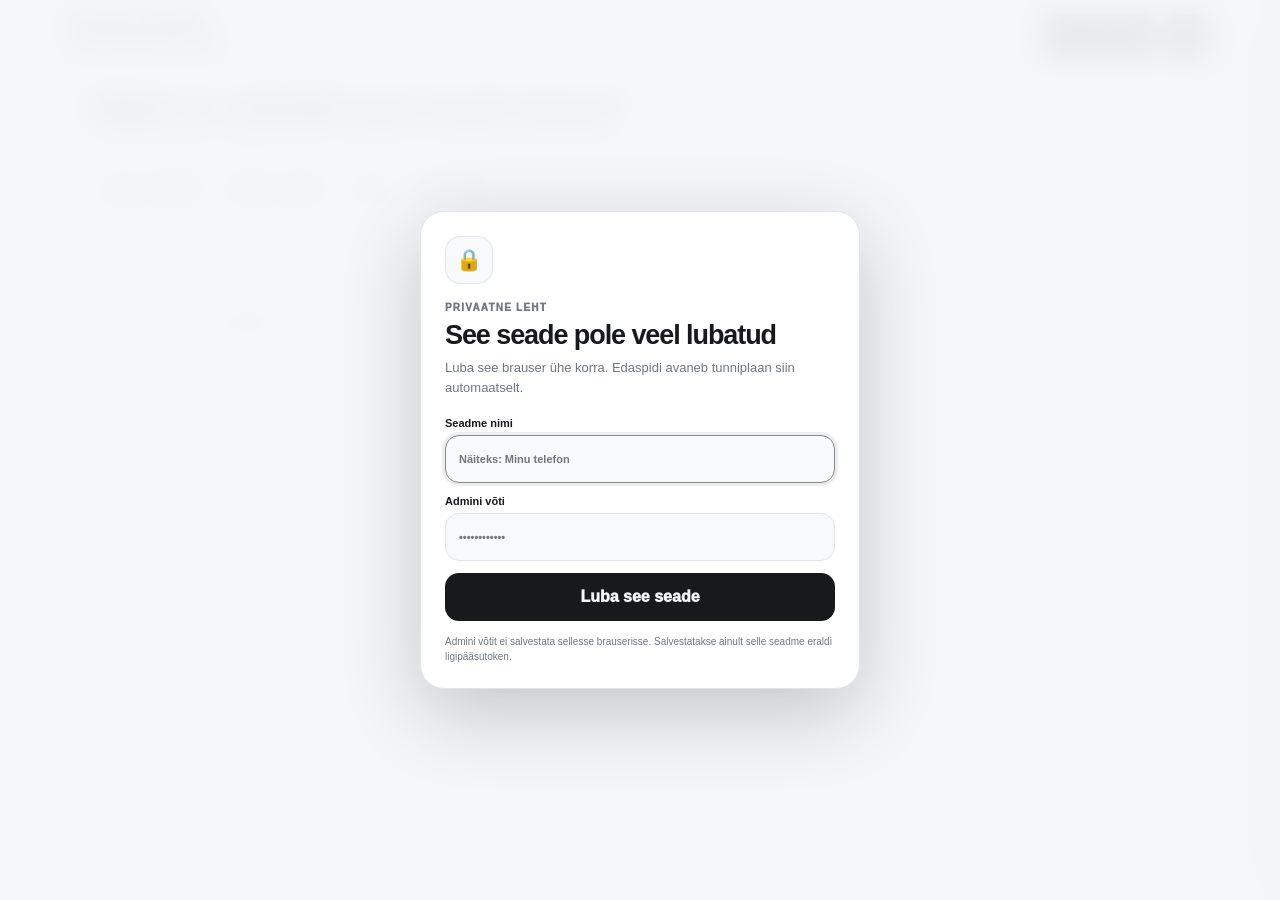
==== commit eb9081f0: "a" ====
--- a/index.html
+++ b/index.html
@@ -33,7 +33,7 @@
   <input class="mode-toggle" type="checkbox" id="modeToggle">
 
   <header class="topbar">
-    <div class="brand">KOOS KOOLI<small>Kethon + Adriana · üks auto</small></div>
+    <div class="brand">KOOS KOOLI<small>üks auto, kaks tunniplaani</small></div>
     <div class="top-actions">
       <label class="modebtn" for="modeToggle">
         <span class="show-normal">Tunniplaan</span>
@@ -48,13 +48,13 @@
   <section id="carMode">
     <div class="hero card">
       <div>
-        <h1>Kas läheme koos või eraldi?</h1>
-        <p>Siin on Kethoni ja Adriana koolipäev ühes vaates. Koolini kulub autoga tavaliselt 10–15 minutit, seega näed kohe, millal kodust välja sõita ja kas kellelgi tekib ootamist.</p>
+        <h1>Millal on mõistlik koos kooli minna?</h1>
+        <p>Kethoni ja Adriana koolipäev kõrvuti. Näed kohe, mis kell välja sõita, kelle tunnid algavad varem ja kas pärast kooli tuleb oodata.</p>
       </div>
       <div class="chips">
-        <span class="chip person-chip"><b>Kethon</b><small>SRT526</small></span>
-        <span class="chip person-chip"><b>Adriana</b><small>LOG26</small></span>
-        <span class="chip">🚗 10–15 min kooli</span>
+        <span class="chip">Kethon · SRT526</span>
+        <span class="chip">Adriana · LOG26</span>
+        <span class="chip">1 auto</span>
         <span class="chip live-chip"><i></i> VOCO live</span>
       </div>
     </div>
@@ -72,22 +72,22 @@
     <div id="carContent" hidden>
       <div class="summary">
         <div class="stat card">
-          <div class="label">Millal kodust välja?</div>
+          <div class="label">Soovituslik väljasõit</div>
           <div class="big" id="depart">—</div>
           <div class="small" id="departText">—</div>
         </div>
         <div class="stat card">
-          <div class="label">Kes peab hommikul ootama?</div>
+          <div class="label">Hommikul ootab</div>
           <div class="big" id="morningWho">—</div>
           <div class="small" id="morningWait">—</div>
         </div>
         <div class="stat card">
-          <div class="label">Kes ootab pärast tunde?</div>
+          <div class="label">Pärast kooli ootab</div>
           <div class="big" id="eveningWho">—</div>
           <div class="small" id="eveningWait">—</div>
         </div>
         <div class="stat card">
-          <div class="label">Kas ühe autoga on mugav?</div>
+          <div class="label">Kui hästi ajad sobivad?</div>
           <div class="big" id="scoreBig">—</div>
           <div class="small" id="scoreText">—</div>
           <span class="status" id="statusPill">—</span>
@@ -98,31 +98,26 @@
         <div class="timeline-card card">
           <div class="timeline-head">
             <div>
-              <div class="title">Kethoni ja Adriana koolipäev</div>
-              <div class="sub">Kellaaeg vasakul näitab päeva kulgu. Sinine on Kethon, roheline Adriana.</div>
+              <div class="title">Kethoni ja Adriana tunnid</div>
+              <div class="sub">Vasakul Kethon, paremal Adriana. Kellaaeg jookseb ülevalt alla.</div>
             </div>
             <div class="legend">
-              <span><i class="dot srt"></i>Kethon <small>SRT526</small></span>
-              <span><i class="dot log"></i>Adriana <small>LOG26</small></span>
+              <span><i class="dot srt"></i>Kethon · SRT526</span>
+              <span><i class="dot log"></i>Adriana · LOG26</span>
             </div>
           </div>
-          <div class="timeline-columns" aria-hidden="true">
-            <span class="time-col">KELL</span>
-            <span class="person-col srt-col"><b>Kethon</b><small>SRT526</small></span>
-            <span class="person-col log-col"><b>Adriana</b><small>LOG26</small></span>
-          </div>
           <div class="timeline" id="timeline"></div>
         </div>
 
         <div class="ai-card card">
-          <div class="title">Kas koos sõit tasub ära?</div>
+          <div class="title">Päeva kokkuvõte</div>
           <div class="sub" id="aiDay">—</div>
           <div class="ai-box">
             <b id="aiTitle">—</b>
             <p id="aiText">—</p>
           </div>
           <div class="ai-box">
-            <b>Meie jaoks kõige mõistlikum</b>
+            <b>Mida võiks teha</b>
             <p id="aiTip">—</p>
           </div>
           <div class="score">
--- a/assets/styles.css
+++ b/assets/styles.css
@@ -29,8 +29,87 @@
 @media(max-width:560px){.device-summary{grid-template-columns:repeat(3,1fr)}.device-meta{grid-template-columns:1fr}.device-card-actions .device-action{width:100%}}
 
 
-/* Avalehe personaalne koos-sõidu vaade */
-.person-chip{display:inline-flex;align-items:baseline;gap:6px}.person-chip b{font-size:12px}.person-chip small{font-size:10px;color:var(--muted);font-weight:800}.timeline-head{margin-bottom:10px}.legend span{display:inline-flex;align-items:center;gap:2px}.legend small{font-size:9px;opacity:.72;margin-left:3px}.timeline-columns{display:grid;grid-template-columns:72px 1fr 1fr;gap:8px;align-items:center;margin:0 8px 8px 0}.timeline-columns>span{min-width:0}.time-col{padding-left:10px;color:var(--muted);font-size:9px;font-weight:950;letter-spacing:.08em}.person-col{display:flex;align-items:baseline;justify-content:center;gap:5px;padding:8px 10px;border-radius:11px;border:1px solid var(--line);font-size:11px}.person-col b{font-size:12px}.person-col small{font-size:9px;font-weight:800;opacity:.72}.srt-col{background:var(--srt);color:var(--srtText)}.log-col{background:var(--log);color:var(--logText)}.timeline{padding-left:76px;border-radius:16px}.time-axis-label{left:12px;width:52px;font-size:11px;font-weight:800;line-height:1}.time-axis-label.major{font-size:12px;font-weight:950}.time-axis-label.minor{font-size:10px;opacity:.78}.time-axis-line{left:70px;right:10px}.lesson{padding:9px 10px;border-radius:12px;box-shadow:0 4px 14px rgba(0,0,0,.05)}.lesson.srt{left:calc(76px + 1.3%);width:calc((100% - 94px)/2)}.lesson.log{left:calc(50% + 42px);width:calc((100% - 94px)/2)}.lesson-top{display:flex;align-items:center;justify-content:space-between;gap:6px;min-width:0}.lesson .owner{font-size:9px;font-weight:950;letter-spacing:.02em;opacity:.78;white-space:nowrap;overflow:hidden;text-overflow:ellipsis}.lesson .time{font-size:10px;font-weight:950;white-space:nowrap}.lesson .name{font-size:12px;font-weight:900;line-height:1.28;margin-top:5px}.lesson .room{font-size:9px;margin-top:4px;opacity:.78}.wait{left:76px;right:10px;z-index:0}.wait span{top:4px;right:7px;max-width:70%;text-align:right}.stat:first-child{border-color:color-mix(in srgb,var(--goodText) 20%,var(--line))}
+/* ===== Mobile usability pass ===== */
+@media(max-width:560px){
+  .app{padding:10px 8px max(72px,env(safe-area-inset-bottom));}
+  .topbar{margin-bottom:10px;gap:8px;}
+  .brand{font-size:18px;line-height:1.05;}
+  .brand small{font-size:9px;margin-top:3px;}
+  .modebtn{padding:0 10px;min-width:92px;}
+  .hero{padding:14px;border-radius:18px;}
+  .hero h1{font-size:25px;line-height:1.08;margin-bottom:7px;}
+  .hero p{font-size:12px;line-height:1.45;}
+  .chips{margin-top:11px;gap:6px;}
+  .chip{padding:6px 8px;font-size:10px;}
+  .day-control{margin:9px 0;gap:6px;}
+  .datebox{font-size:14px;}
 
-@media(max-width:700px){.hero h1{font-size:29px}.hero p{font-size:14px}.timeline-columns{grid-template-columns:64px 1fr 1fr}.timeline{padding-left:64px}.time-axis-line{left:58px}.time-axis-label{left:7px;width:47px}.lesson.srt{left:calc(64px + 1.5%);width:calc((100% - 78px)/2)}.lesson.log{left:calc(50% + 34px);width:calc((100% - 78px)/2)}.wait{left:64px}.lesson{padding:7px 7px}.lesson .owner{font-size:8px}.lesson .time{font-size:9px}.lesson .name{font-size:10px}.lesson .room{font-size:8px}.person-col{padding:7px 5px}.person-col b{font-size:11px}.person-col small{display:none}}
-@media(max-width:420px){.timeline{padding-left:58px}.timeline-columns{grid-template-columns:58px 1fr 1fr;gap:5px}.time-axis-line{left:53px}.time-axis-label{left:5px;width:44px}.lesson.srt{left:calc(58px + 1.2%);width:calc((100% - 68px)/2)}.lesson.log{left:calc(50% + 30px);width:calc((100% - 68px)/2)}.wait{left:58px;right:6px}.lesson .owner{display:none}.lesson .time{font-size:8px}.lesson .name{font-size:9px;line-height:1.2}.lesson .room{font-size:7px}.time-col{padding-left:5px}.person-col{font-size:10px}}
+  .summary{display:flex;overflow-x:auto;scroll-snap-type:x mandatory;gap:8px;margin:0 -8px 10px;padding:0 8px 4px;scrollbar-width:none;}
+  .summary::-webkit-scrollbar{display:none;}
+  .summary .stat,.summary .stat:first-child{grid-column:auto;flex:0 0 78%;min-width:0;scroll-snap-align:start;padding:13px;border-radius:17px;}
+  .summary .stat:not(:first-child){flex-basis:62%;}
+  .stat .label{font-size:11px;}
+  .stat .big{font-size:23px;margin-top:5px;}
+  .stat .small{font-size:11px;margin-top:3px;}
+
+  .main-grid{gap:9px;}
+  .timeline-card,.ai-card{padding:11px;border-radius:18px;}
+  .timeline-head{display:block;margin-bottom:9px;}
+  .timeline-head .title{font-size:18px;}
+  .timeline-head .sub{font-size:11px;margin-top:2px;}
+  .legend{margin-top:8px;gap:12px;}
+  .legend span{font-size:10px;}
+
+  .timeline{padding-left:48px;border-radius:14px;min-height:300px;}
+  .time-axis-label{left:5px;width:37px;font-size:9px;}
+  .time-axis-label.minor{display:none;}
+  .time-axis-line{left:45px;right:5px;}
+  .time-axis-line.minor{opacity:.24;}
+  .lesson{border-radius:10px;padding:6px 6px;}
+  .lesson.srt{left:2%;width:47%;}
+  .lesson.log{left:51%;width:47%;}
+  .lesson .time{font-size:9px;line-height:1.15;}
+  .lesson .name{font-size:10px;line-height:1.18;margin-top:2px;overflow-wrap:anywhere;}
+  .lesson .room{font-size:8px;line-height:1.15;margin-top:2px;white-space:nowrap;overflow:hidden;text-overflow:ellipsis;}
+  .wait{left:1%;right:1%;}
+  .wait span{font-size:8px;}
+
+  .ai-card{gap:8px;}
+  .ai-card .title{font-size:18px;}
+  .ai-box{padding:11px;border-radius:13px;}
+  .ai-box p{font-size:12px;}
+
+  .search-card{padding:13px;border-radius:18px;margin-bottom:9px;}
+  .search-card .title{font-size:19px;}
+  .search-card .sub{font-size:11px;}
+  .compare-label{margin-top:11px;}
+  .compare-picker{display:flex;overflow-x:auto;flex-wrap:nowrap;margin-left:-2px;margin-right:-2px;padding:2px 2px 5px;scrollbar-width:none;}
+  .compare-picker::-webkit-scrollbar{display:none;}
+  .compare-choice{flex:0 0 auto;min-height:44px;padding:7px 9px;}
+  .compare-choice small{display:none;}
+  .search-row{margin-top:8px;gap:6px;}
+  .search,.selectbtn{height:44px;}
+  .week-nav{margin:9px 0;gap:6px;}
+  .normal-week{padding:10px;border-radius:18px;}
+  .week-title{margin-bottom:9px;align-items:flex-start;}
+  .week-title .title{font-size:18px;}
+  .week-title .sub{font-size:10px;}
+  .mobile-week{gap:7px;}
+  .mobile-day{border-radius:14px;}
+  .mobile-day-head{padding:9px 10px;position:sticky;top:0;background:var(--card2);z-index:1;}
+  .mobile-event{grid-template-columns:70px minmax(0,1fr);gap:8px;padding:10px;}
+  .mobile-event time{font-size:10px;line-height:1.3;}
+  .mobile-event b{font-size:12px;overflow-wrap:anywhere;}
+  .mobile-event span{font-size:9px;}
+  .mobile-group{margin-bottom:3px;}
+}
+
+@media(max-width:370px){
+  .summary .stat,.summary .stat:first-child{flex-basis:86%;}
+  .summary .stat:not(:first-child){flex-basis:70%;}
+  .timeline{padding-left:43px;}
+  .time-axis-line{left:40px;}
+  .time-axis-label{left:4px;width:33px;font-size:8px;}
+  .lesson{padding:5px;}
+  .lesson .name{font-size:9px;}
+}
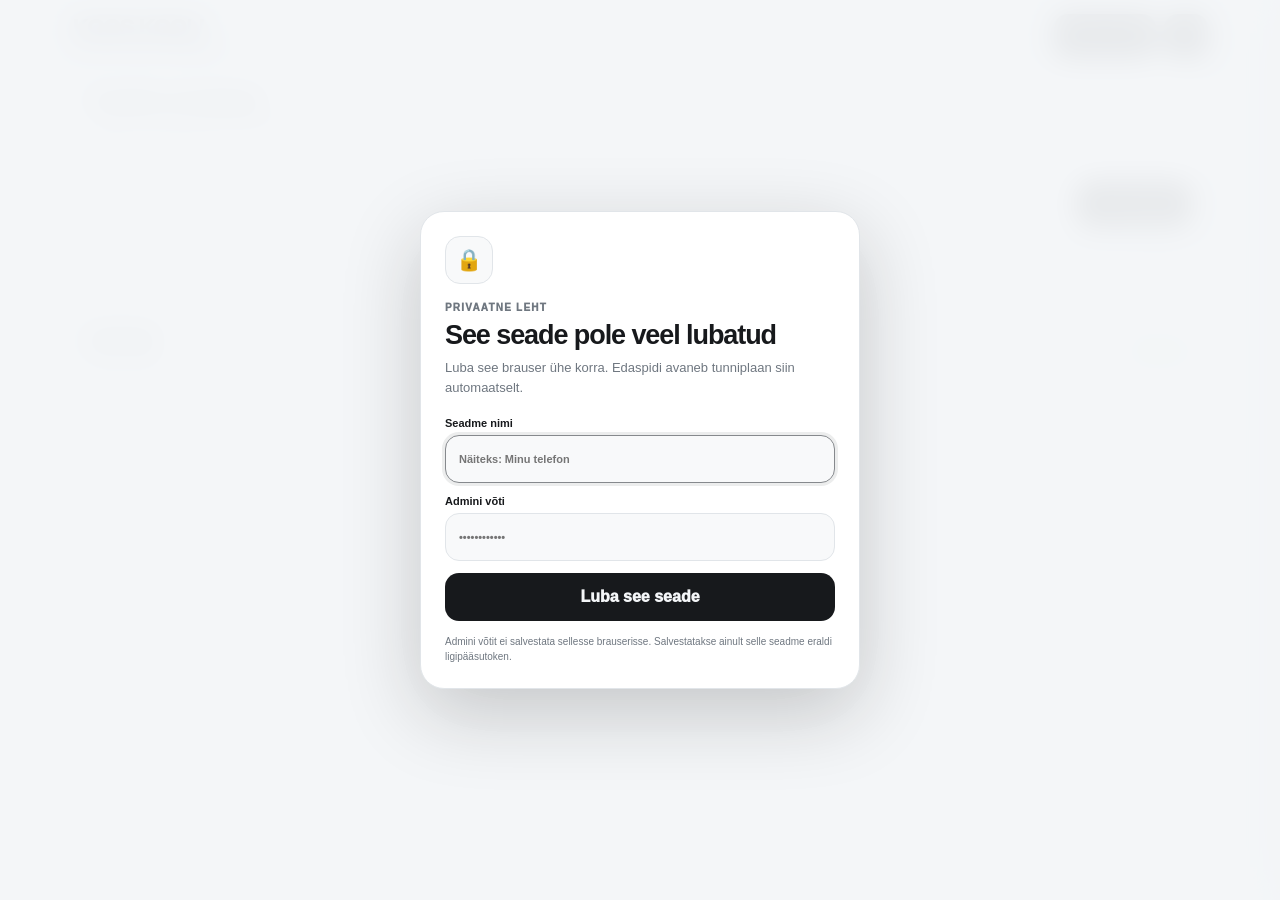
==== commit e41ce69d: "Update index.html" ====
--- a/index.html
+++ b/index.html
@@ -30,7 +30,7 @@
 </div>
 
 <div class="app">
-  <input class="mode-toggle" type="checkbox" id="modeToggle">
+  <input class="mode-toggle" type="checkbox" id="modeToggle" checked>
 
   <header class="topbar">
     <div class="brand">KOOS KOOLI<small>üks auto, kaks tunniplaani</small></div>
